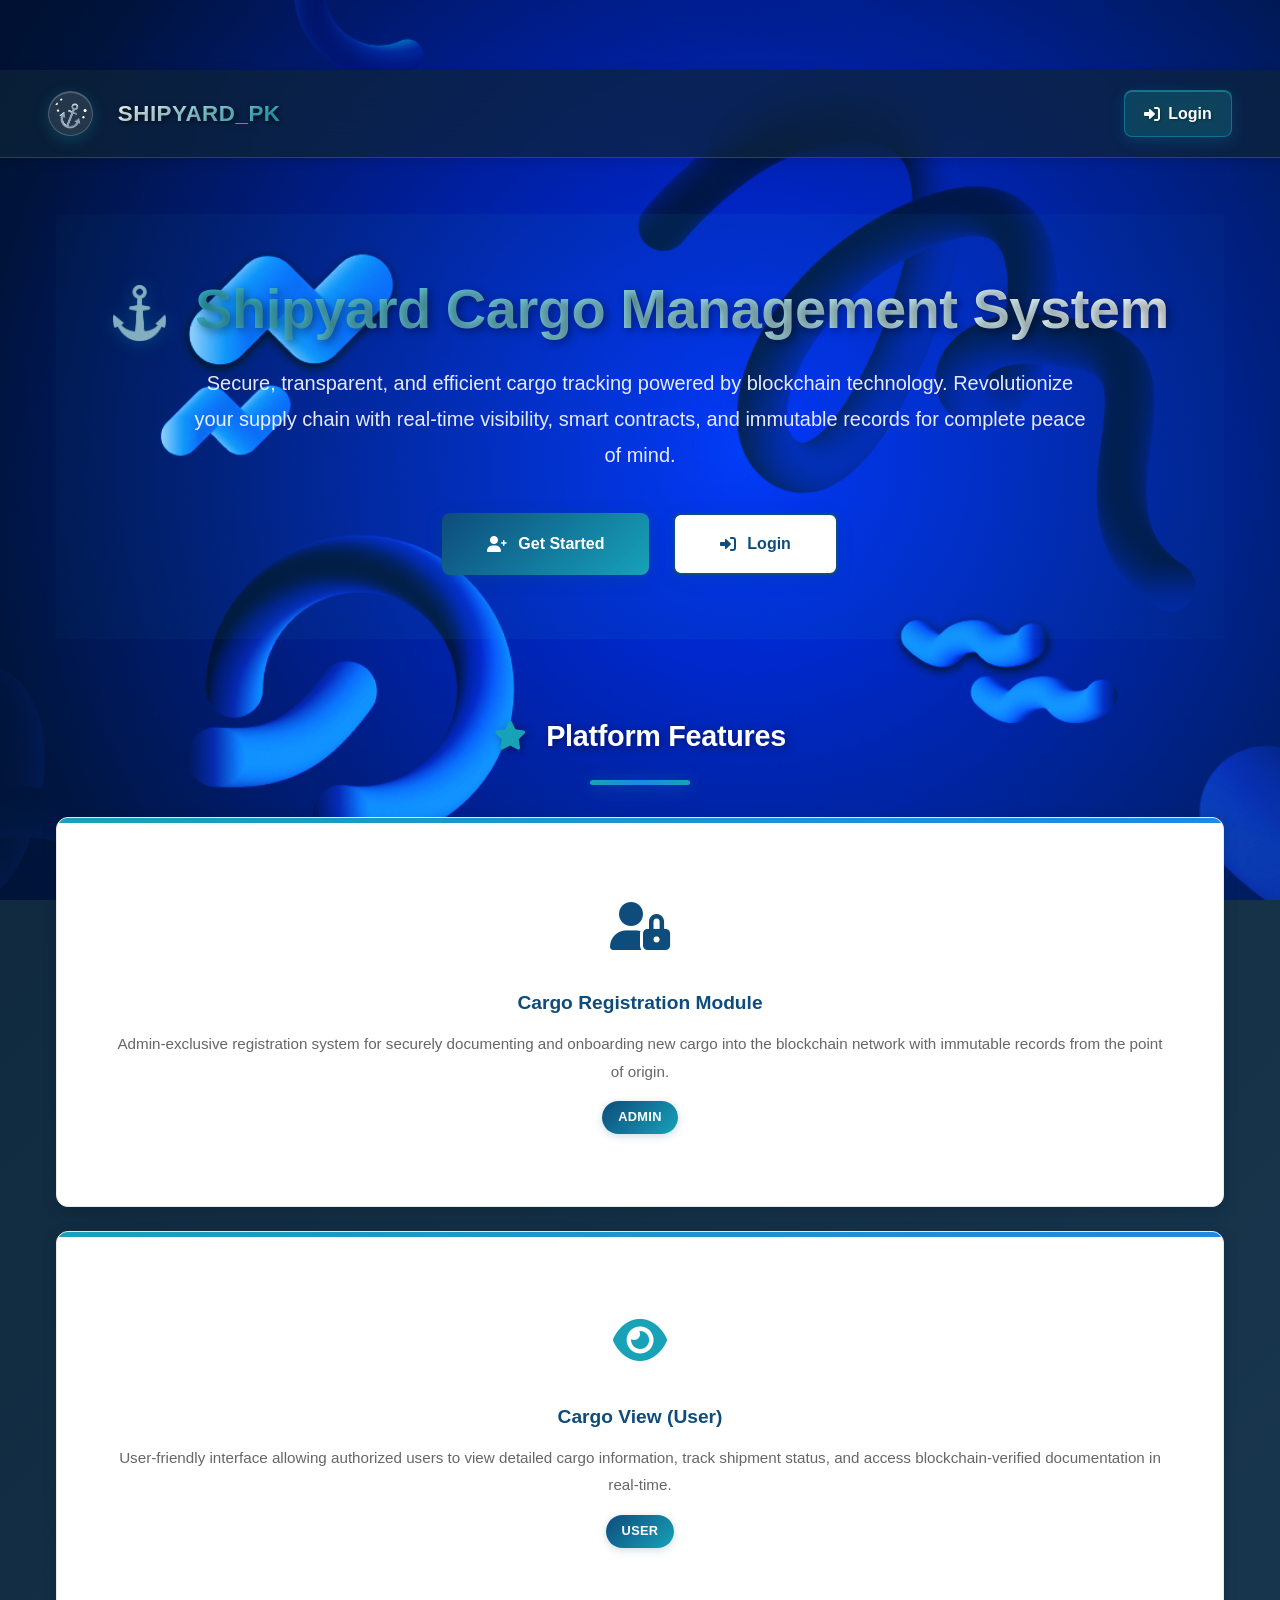
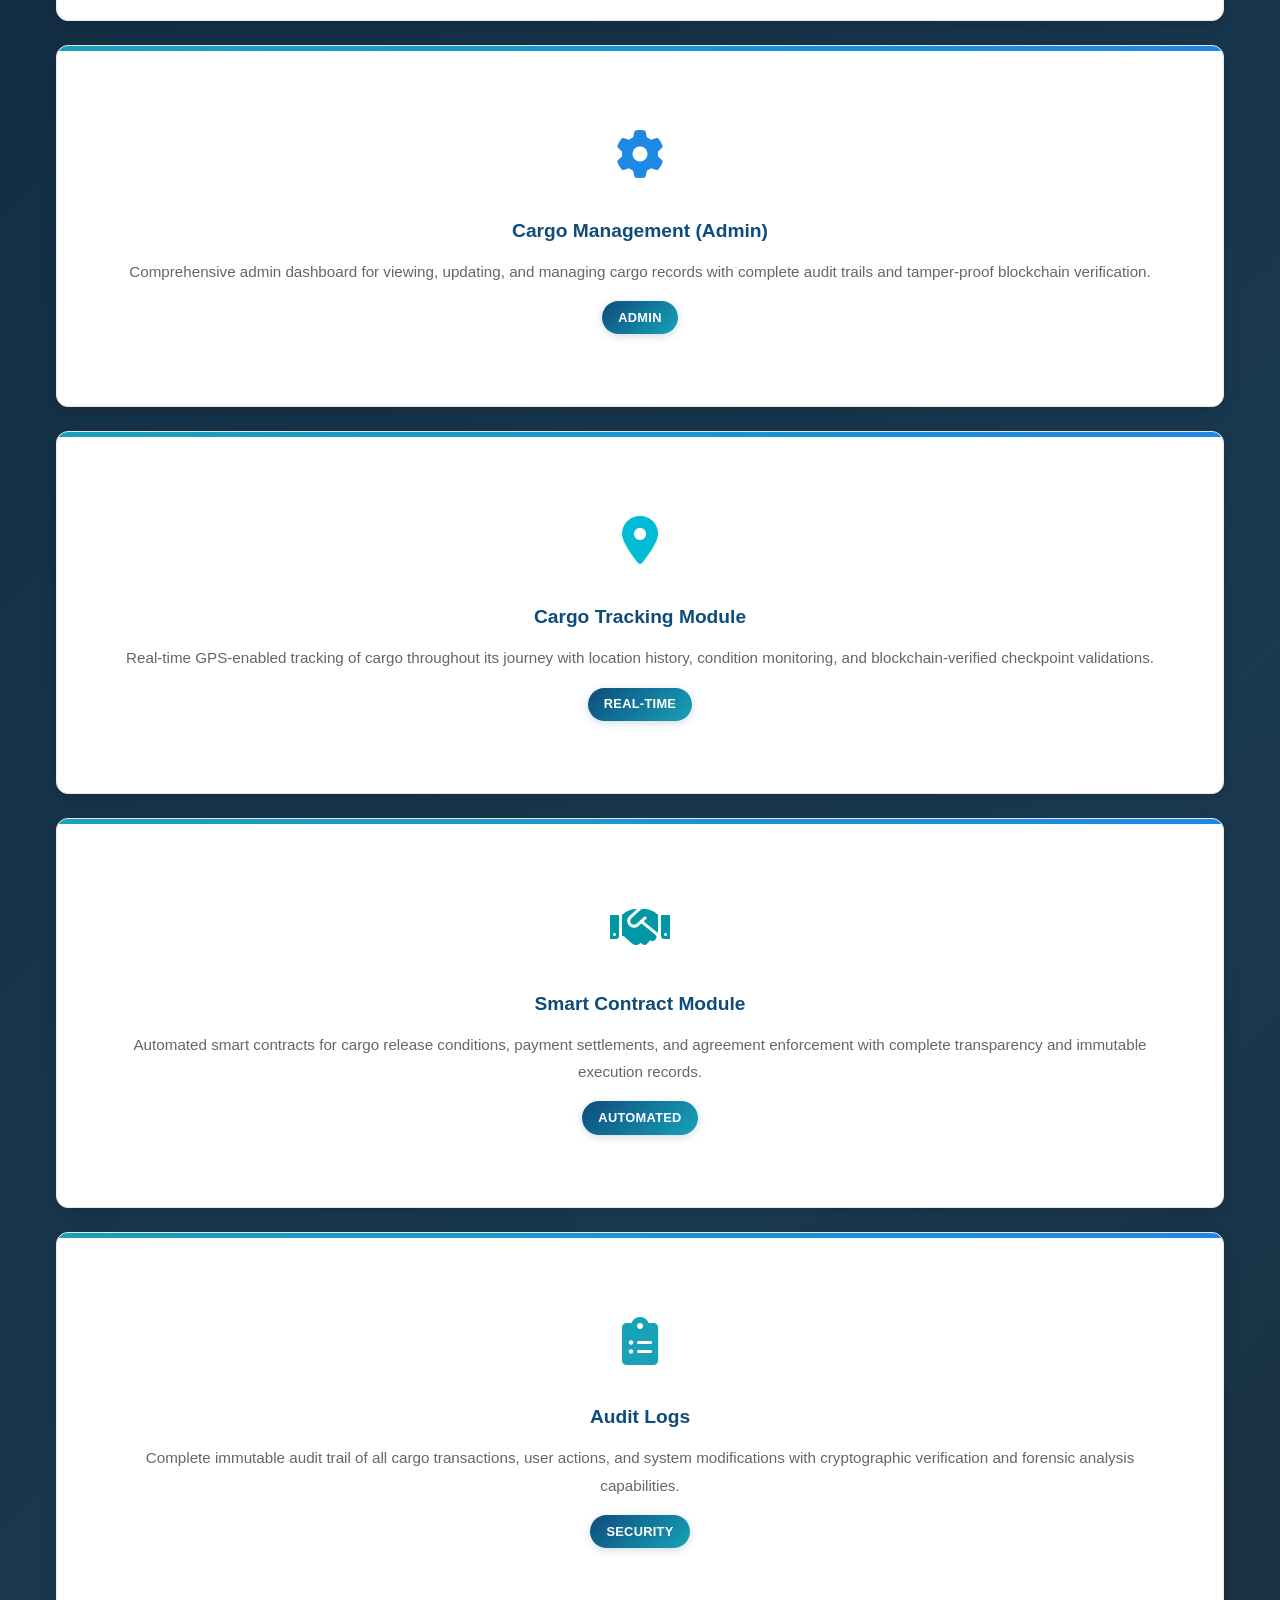
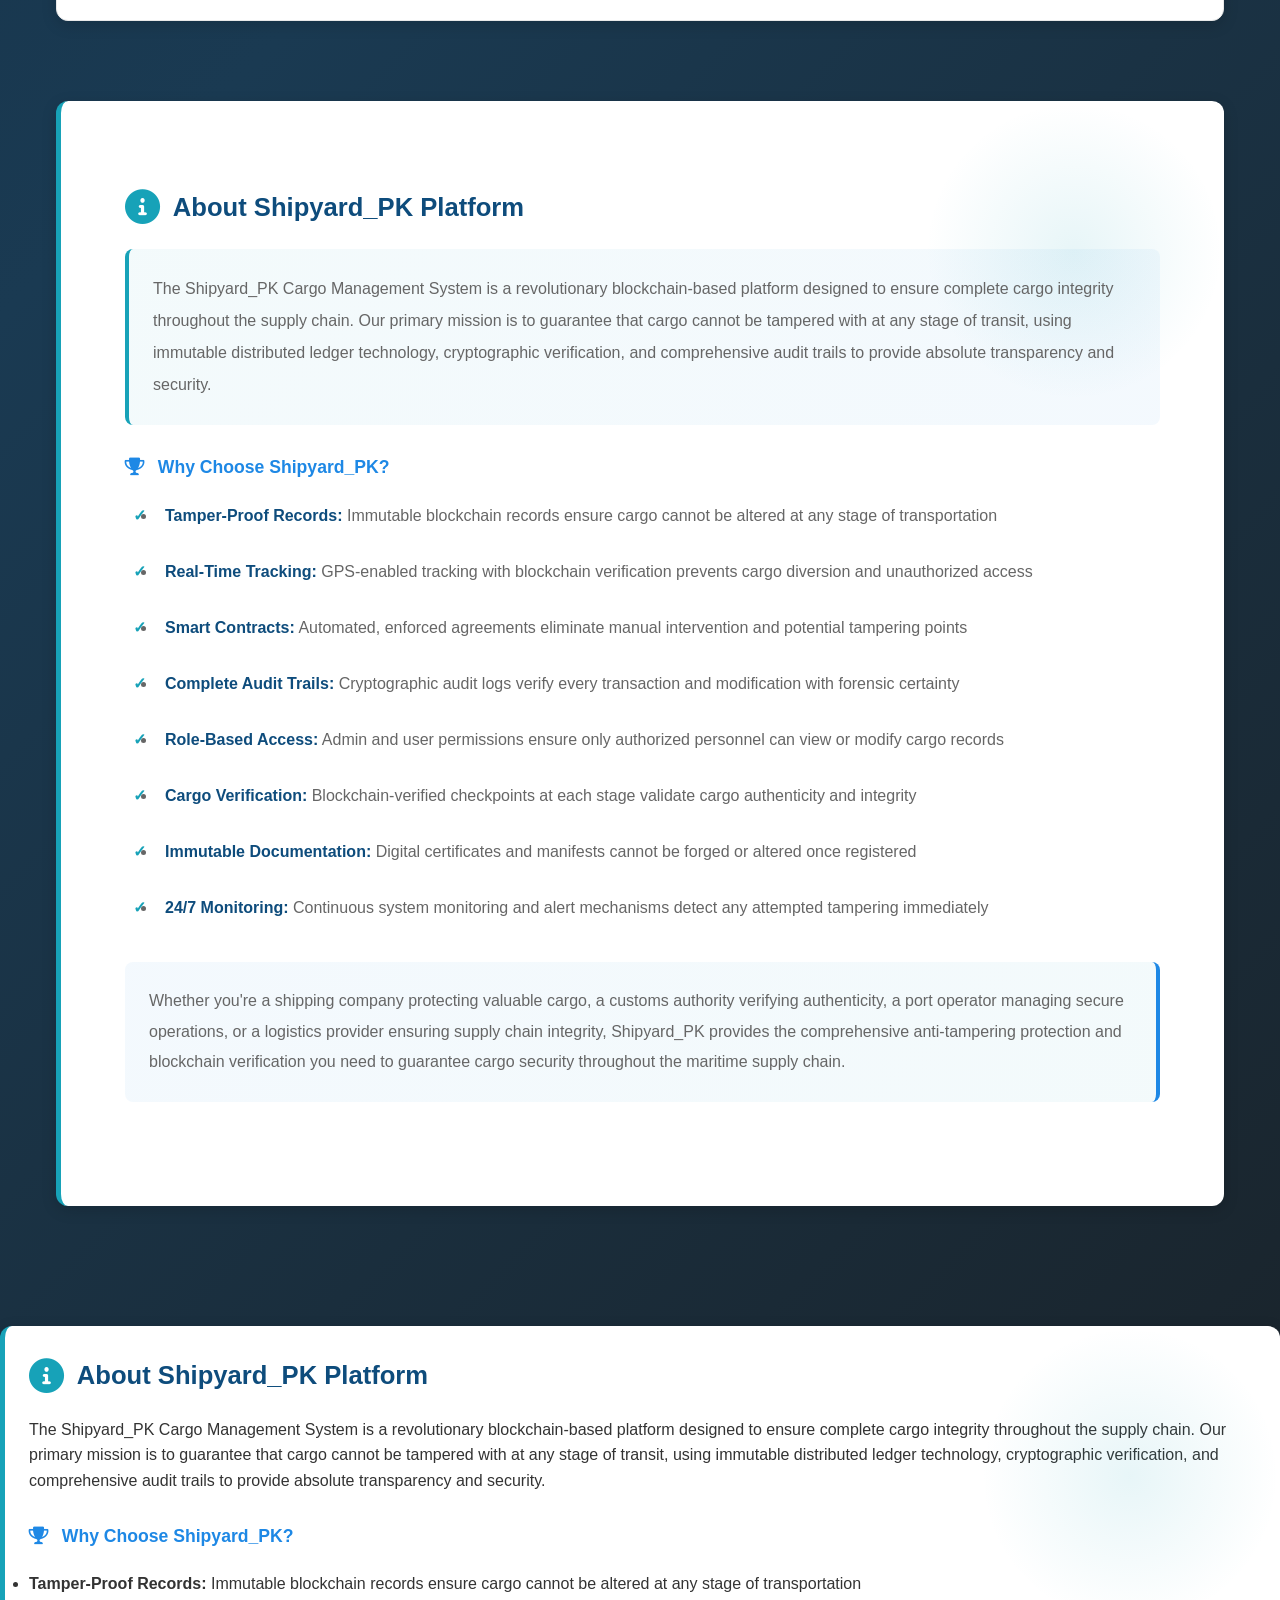
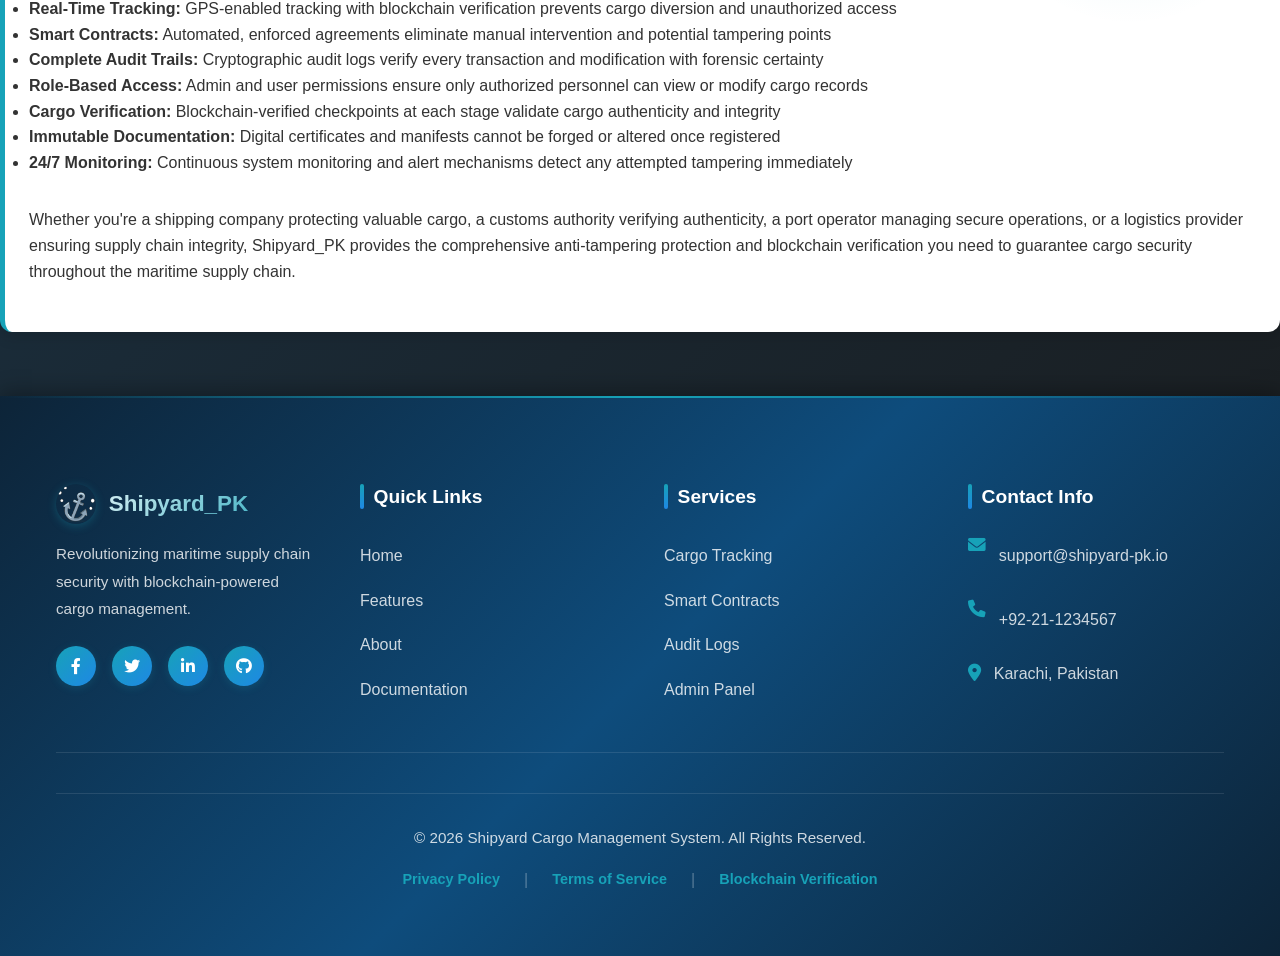
==== Html/index.html @ 16f0dd51 "Initial push of blockchain cargo system" ====
<!DOCTYPE html>
<html lang="en">
<head>
    <meta charset="UTF-8">
    <meta name="viewport" content="width=device-width, initial-scale=1.0">
    <meta name="description" content="Shipyard Cargo Management System - Blockchain-powered secure cargo tracking and supply chain management">
    <meta name="theme-color" content="#0E4C7C">
    <title>Shipyard Cargo Management System - Blockchain Solutions</title>
    <link href="https://cdn.jsdelivr.net/npm/bootstrap@4.6.0/dist/css/bootstrap.min.css" rel="stylesheet">
    <link href="https://cdnjs.cloudflare.com/ajax/libs/font-awesome/6.0.0/css/all.min.css" rel="stylesheet">
    <link href="../Css/styles.css" rel="stylesheet">
</head>
<body>
    <!-- Navigation -->
    <nav class="navbar navbar-expand-lg navbar-light" role="navigation">
        <div class="container-fluid px-4 px-md-5">
            <a class="navbar-brand" href="index.html" aria-label="Shipyard_PK - Blockchain Cargo Management">
                <img src="../Assest/anchor_icon.png" alt="Shipyard_PK Logo" class="navbar-logo">
                <span class="brand-text">Shipyard_PK</span>
            </a>
            <button class="navbar-toggler" type="button" data-toggle="collapse" data-target="#navbarNav" aria-controls="navbarNav" aria-expanded="false" aria-label="Toggle navigation">
                <span class="navbar-toggler-icon"></span>
            </button>
            <div class="collapse navbar-collapse" id="navbarNav">
                <ul class="navbar-nav ml-auto">
                    <li class="nav-item">
                        <a class="nav-link btn-login" href="login.html">
                            <i class="fas fa-sign-in-alt"></i> <span class="nav-link-text">Login</span>
                        </a>
                    </li>
                </ul>
            </div>
        </div>
    </nav>

    <!-- Main Content -->
    <main role="main">
        <div class="content-container">
            <!-- Hero Section -->
            <section class="hero-section" aria-labelledby="hero-title">
                <div class="hero-content">
                    <h1 id="hero-title" class="hero-title">
                        <img src="../Assest/anchor_icon2.png" alt="Shipyard Logo" class="hero-icon"> 
                        Shipyard Cargo Management System
                    </h1>
                    <p class="hero-subtitle">
                        Secure, transparent, and efficient cargo tracking powered by blockchain technology. Revolutionize your supply chain with real-time visibility, smart contracts, and immutable records for complete peace of mind.
                    </p>
                    <div class="cta-buttons">
                        <a href="signup.html" class="btn-cta primary" role="button">
                            <i class="fas fa-user-plus"></i> <span>Get Started</span>
                        </a>
                        <a href="login.html" class="btn-cta secondary" role="button">
                            <i class="fas fa-sign-in-alt"></i> <span>Login</span>
                        </a>
                    </div>
                </div>
            </section>

            <!-- Features Section -->
            <section class="features-section" aria-labelledby="features-title">
                <h2 id="features-title" class="section-title"><i class="fas fa-star"></i> Platform Features</h2>
                <div class="features-grid">
                    <div class="feature-card" data-feature="registration">
                        <div class="feature-card-inner">
                            <div class="feature-icon">
                                <i class="fas fa-user-lock"></i>
                            </div>
                            <h3>Cargo Registration Module</h3>
                            <p>Admin-exclusive registration system for securely documenting and onboarding new cargo into the blockchain network with immutable records from the point of origin.</p>
                            <span class="feature-badge">Admin</span>
                        </div>
                    </div>

                    <div class="feature-card" data-feature="view">
                        <div class="feature-card-inner">
                            <div class="feature-icon">
                                <i class="fas fa-eye"></i>
                            </div>
                            <h3>Cargo View (User)</h3>
                            <p>User-friendly interface allowing authorized users to view detailed cargo information, track shipment status, and access blockchain-verified documentation in real-time.</p>
                            <span class="feature-badge">User</span>
                        </div>
                    </div>

                    <div class="feature-card" data-feature="management">
                        <div class="feature-card-inner">
                            <div class="feature-icon">
                                <i class="fas fa-cog"></i>
                            </div>
                            <h3>Cargo Management (Admin)</h3>
                            <p>Comprehensive admin dashboard for viewing, updating, and managing cargo records with complete audit trails and tamper-proof blockchain verification.</p>
                            <span class="feature-badge">Admin</span>
                        </div>
                    </div>

                    <div class="feature-card" data-feature="tracking">
                        <div class="feature-card-inner">
                            <div class="feature-icon">
                                <i class="fas fa-map-marker-alt"></i>
                            </div>
                            <h3>Cargo Tracking Module</h3>
                            <p>Real-time GPS-enabled tracking of cargo throughout its journey with location history, condition monitoring, and blockchain-verified checkpoint validations.</p>
                            <span class="feature-badge">Real-Time</span>
                        </div>
                    </div>

                    <div class="feature-card" data-feature="contracts">
                        <div class="feature-card-inner">
                            <div class="feature-icon">
                                <i class="fas fa-handshake"></i>
                            </div>
                            <h3>Smart Contract Module</h3>
                            <p>Automated smart contracts for cargo release conditions, payment settlements, and agreement enforcement with complete transparency and immutable execution records.</p>
                            <span class="feature-badge">Automated</span>
                        </div>
                    </div>

                    <div class="feature-card" data-feature="audit">
                        <div class="feature-card-inner">
                            <div class="feature-icon">
                                <i class="fas fa-clipboard-list"></i>
                            </div>
                            <h3>Audit Logs</h3>
                            <p>Complete immutable audit trail of all cargo transactions, user actions, and system modifications with cryptographic verification and forensic analysis capabilities.</p>
                            <span class="feature-badge">Security</span>
                        </div>
                    </div>
                </div>
            </section>

            <!-- About Portal Section -->
            <section class="about-section" aria-labelledby="about-title">
                <div class="about-wrapper">
                    <h2 id="about-title"><i class="fas fa-info-circle"></i> About Shipyard_PK Platform</h2>
                    <p class="about-intro">
                        The Shipyard_PK Cargo Management System is a revolutionary blockchain-based platform designed to ensure complete cargo integrity throughout the supply chain. Our primary mission is to guarantee that cargo cannot be tampered with at any stage of transit, using immutable distributed ledger technology, cryptographic verification, and comprehensive audit trails to provide absolute transparency and security.
                    </p>
                    <h4 class="about-subtitle"><i class="fas fa-trophy"></i> Why Choose Shipyard_PK?</h4>
                    <ul class="benefits-list">
                        <li><strong>Tamper-Proof Records:</strong> Immutable blockchain records ensure cargo cannot be altered at any stage of transportation</li>
                        <li><strong>Real-Time Tracking:</strong> GPS-enabled tracking with blockchain verification prevents cargo diversion and unauthorized access</li>
                        <li><strong>Smart Contracts:</strong> Automated, enforced agreements eliminate manual intervention and potential tampering points</li>
                        <li><strong>Complete Audit Trails:</strong> Cryptographic audit logs verify every transaction and modification with forensic certainty</li>
                        <li><strong>Role-Based Access:</strong> Admin and user permissions ensure only authorized personnel can view or modify cargo records</li>
                        <li><strong>Cargo Verification:</strong> Blockchain-verified checkpoints at each stage validate cargo authenticity and integrity</li>
                        <li><strong>Immutable Documentation:</strong> Digital certificates and manifests cannot be forged or altered once registered</li>
                        <li><strong>24/7 Monitoring:</strong> Continuous system monitoring and alert mechanisms detect any attempted tampering immediately</li>
                    </ul>
                    <p class="about-closing">
                        Whether you're a shipping company protecting valuable cargo, a customs authority verifying authenticity, a port operator managing secure operations, or a logistics provider ensuring supply chain integrity, Shipyard_PK provides the comprehensive anti-tampering protection and blockchain verification you need to guarantee cargo security throughout the maritime supply chain.
                    </p>
                </div>
            </section>
        </div>
    </main>
            </section>

            <!-- About Portal Section -->
            <section class="about-section">
                <h2><i class="fas fa-info-circle"></i> About Shipyard_PK Platform</h2>
                <p>
                    The Shipyard_PK Cargo Management System is a revolutionary blockchain-based platform designed to ensure complete cargo integrity throughout the supply chain. Our primary mission is to guarantee that cargo cannot be tampered with at any stage of transit, using immutable distributed ledger technology, cryptographic verification, and comprehensive audit trails to provide absolute transparency and security.
                </p>
                <h4 class="about-subtitle"><i class="fas fa-trophy"></i> Why Choose Shipyard_PK?</h4>
                <ul>
                    <li><strong>Tamper-Proof Records:</strong> Immutable blockchain records ensure cargo cannot be altered at any stage of transportation</li>
                    <li><strong>Real-Time Tracking:</strong> GPS-enabled tracking with blockchain verification prevents cargo diversion and unauthorized access</li>
                    <li><strong>Smart Contracts:</strong> Automated, enforced agreements eliminate manual intervention and potential tampering points</li>
                    <li><strong>Complete Audit Trails:</strong> Cryptographic audit logs verify every transaction and modification with forensic certainty</li>
                    <li><strong>Role-Based Access:</strong> Admin and user permissions ensure only authorized personnel can view or modify cargo records</li>
                    <li><strong>Cargo Verification:</strong> Blockchain-verified checkpoints at each stage validate cargo authenticity and integrity</li>
                    <li><strong>Immutable Documentation:</strong> Digital certificates and manifests cannot be forged or altered once registered</li>
                    <li><strong>24/7 Monitoring:</strong> Continuous system monitoring and alert mechanisms detect any attempted tampering immediately</li>
                </ul>
                <p style="margin-top: 2rem;">
                    Whether you're a shipping company protecting valuable cargo, a customs authority verifying authenticity, a port operator managing secure operations, or a logistics provider ensuring supply chain integrity, Shipyard_PK provides the comprehensive anti-tampering protection and blockchain verification you need to guarantee cargo security throughout the maritime supply chain.
                </p>
            </section>
        </div>
    </main>

    <!-- Footer -->
    <footer class="modern-footer" role="contentinfo">
        <div class="footer-container">
            <div class="footer-content">
                <!-- Footer Brand Section -->
                <div class="footer-section footer-brand">
                    <h3 class="footer-title">
                        <img src="../Assest/anchor_icon.png" alt="Shipyard_PK" class="footer-logo">
                        Shipyard_PK
                    </h3>
                    <p class="footer-description">Revolutionizing maritime supply chain security with blockchain-powered cargo management.</p>
                    <div class="footer-social">
                        <a href="#" class="social-link" aria-label="Facebook" title="Follow on Facebook">
                            <i class="fab fa-facebook-f"></i>
                        </a>
                        <a href="#" class="social-link" aria-label="Twitter" title="Follow on Twitter">
                            <i class="fab fa-twitter"></i>
                        </a>
                        <a href="#" class="social-link" aria-label="LinkedIn" title="Follow on LinkedIn">
                            <i class="fab fa-linkedin-in"></i>
                        </a>
                        <a href="#" class="social-link" aria-label="GitHub" title="Visit GitHub">
                            <i class="fab fa-github"></i>
                        </a>
                    </div>
                </div>

                <!-- Footer Links Section -->
                <div class="footer-section">
                    <h4 class="footer-section-title">Quick Links</h4>
                    <ul class="footer-links">
                        <li><a href="#" class="footer-link">Home</a></li>
                        <li><a href="#features-title" class="footer-link">Features</a></li>
                        <li><a href="#about-title" class="footer-link">About</a></li>
                        <li><a href="#" class="footer-link">Documentation</a></li>
                    </ul>
                </div>

                <!-- Footer Services Section -->
                <div class="footer-section">
                    <h4 class="footer-section-title">Services</h4>
                    <ul class="footer-links">
                        <li><a href="#" class="footer-link">Cargo Tracking</a></li>
                        <li><a href="#" class="footer-link">Smart Contracts</a></li>
                        <li><a href="#" class="footer-link">Audit Logs</a></li>
                        <li><a href="#" class="footer-link">Admin Panel</a></li>
                    </ul>
                </div>

                <!-- Footer Contact Section -->
                <div class="footer-section">
                    <h4 class="footer-section-title">Contact Info</h4>
                    <ul class="footer-info">
                        <li>
                            <i class="fas fa-envelope"></i>
                            <a href="mailto:support@shipyard-pk.io" class="footer-link">support@shipyard-pk.io</a>
                        </li>
                        <li>
                            <i class="fas fa-phone"></i>
                            <a href="tel:+922112345670" class="footer-link">+92-21-1234567</a>
                        </li>
                        <li>
                            <i class="fas fa-map-marker-alt"></i>
                            <span class="footer-text">Karachi, Pakistan</span>
                        </li>
                    </ul>
                </div>
            </div>

            <!-- Footer Bottom -->
            <div class="footer-bottom">
                <p class="footer-copyright">
                    &copy; 2026 Shipyard Cargo Management System. All Rights Reserved.
                </p>
                <div class="footer-legal">
                    <a href="#" class="footer-legal-link">Privacy Policy</a>
                    <span class="separator">|</span>
                    <a href="#" class="footer-legal-link">Terms of Service</a>
                    <span class="separator">|</span>
                    <a href="#" class="footer-legal-link">Blockchain Verification</a>
                </div>
            </div>
        </div>
    </footer>

    <!-- Scripts -->
    <script src="https://code.jquery.com/jquery-3.6.0.min.js"></script>
    <script src="https://cdn.jsdelivr.net/npm/bootstrap@4.6.0/dist/js/bootstrap.bundle.min.js"></script>
    <script src="../JS/script.js"></script>
</body>
</html>
---- Css/styles.css ----
/* ===================================
   SHIPYARD CARGO MANAGEMENT SYSTEM
   Modern Sea-Inspired Design Theme
   =================================== */

:root {
    --primary-blue: #0E4C7C;
    --secondary-teal: #17A2B8;
    --accent-ocean: #1E88E5;
    --dark-slate: #0D2438;
    --dark-bg: #1a1a1a;
    --light-bg: #f8f9fa;
    --white: #ffffff;
    --text-dark: #333333;
    --text-light: #666666;
    --border-light: #e8e8e8;
    --shadow-sm: 0 2px 10px rgba(0, 0, 0, 0.1);
    --shadow-md: 0 4px 15px rgba(0, 0, 0, 0.15);
    --shadow-lg: 0 8px 30px rgba(14, 76, 124, 0.2);
    --shadow-xl: 0 12px 40px rgba(14, 76, 124, 0.3);
    --transition-speed: 0.3s;
    --transition-timing: cubic-bezier(0.4, 0, 0.2, 1);
}

/* ===================================
   GLOBAL STYLES & RESET
   =================================== */

* {
    margin: 0;
    padding: 0;
    box-sizing: border-box;
}

html {
    scroll-behavior: smooth;
    font-size: 16px;
}

body {
    font-family: 'Segoe UI', Tahoma, Geneva, Verdana, sans-serif;
    background: linear-gradient(135deg, var(--dark-slate) 0%, #1a3a52 50%, var(--dark-bg) 100%),
                url('../Assest/background.jpg') center/cover no-repeat fixed;
    background-blend-mode: overlay;
    color: var(--text-dark);
    min-height: 100vh;
    display: flex;
    flex-direction: column;
    padding-top: 70px;
    line-height: 1.6;
}

/* ===================================
   NAVIGATION BAR - GLASSMORPHISM ENHANCED
   =================================== */

nav {
    position: fixed;
    top: 0;
    width: 100%;
    z-index: 1000;
    background: rgba(13, 36, 56, 0.7) !important;
    border-bottom: 1px solid rgba(255, 255, 255, 0.15);
    box-shadow: 0 4px 30px rgba(0, 0, 0, 0.1), inset 0 1px 0 rgba(255, 255, 255, 0.1);
    padding: 1rem 0 !important;
    backdrop-filter: blur(20px);
    -webkit-backdrop-filter: blur(20px);
    transition: all var(--transition-speed) var(--transition-timing);
}

.navbar-brand {
    display: flex;
    align-items: center;
    font-weight: 700;
    font-size: 1.4rem;
    color: var(--white) !important;
    transition: all var(--transition-speed) var(--transition-timing);
    letter-spacing: 0.5px;
    text-transform: uppercase;
    gap: 0.8rem;
    cursor: pointer;
    text-shadow: 2px 2px 4px rgba(0, 0, 0, 0.3);
}

.navbar-brand:hover {
    color: var(--secondary-teal) !important;
    transform: translateX(3px);
    text-shadow: 0 0 15px rgba(23, 162, 184, 0.5), 2px 2px 4px rgba(0, 0, 0, 0.3);
}

.brand-text {
    font-weight: 800;
    background: linear-gradient(135deg, var(--white), var(--secondary-teal));
    -webkit-background-clip: text;
    -webkit-text-fill-color: transparent;
    background-clip: text;
    transition: all var(--transition-speed) var(--transition-timing);
    filter: drop-shadow(1px 1px 2px rgba(0, 0, 0, 0.4));
}

.navbar-logo {
    height: 45px;
    width: 45px;
    margin-right: 12px;
    border-radius: 50%;
    object-fit: contain;
    display: inline-block;
    box-shadow: 0 4px 15px rgba(23, 162, 184, 0.25), inset 0 1px 0 rgba(255, 255, 255, 0.2);
    transition: all var(--transition-speed) var(--transition-timing);
    background: rgba(255, 255, 255, 0.1);
    padding: 4px;
    border: 1px solid rgba(255, 255, 255, 0.2);
    backdrop-filter: blur(10px);
}

.navbar-brand:hover .navbar-logo {
    box-shadow: 0 6px 25px rgba(23, 162, 184, 0.5), inset 0 1px 0 rgba(255, 255, 255, 0.2);
    transform: scale(1.08) rotateZ(-5deg);
}

.nav-link {
    color: var(--white) !important;
    font-weight: 600;
    transition: all var(--transition-speed) var(--transition-timing);
    padding: 0.6rem 1.2rem !important;
    border-radius: 8px;
    margin-left: 0.5rem;
    position: relative;
    overflow: hidden;
    cursor: pointer;
    text-shadow: 1px 1px 2px rgba(0, 0, 0, 0.3);
}

.nav-link-text {
    display: inline-block;
    transition: all var(--transition-speed) var(--transition-timing);
}

.nav-link::before {
    content: '';
    position: absolute;
    top: 0;
    left: -100%;
    width: 100%;
    height: 100%;
    background: rgba(255, 255, 255, 0.1);
    transition: left var(--transition-speed) ease;
    z-index: -1;
}

.nav-link:hover::before {
    left: 0;
}

.nav-link.btn-login {
    background: rgba(23, 162, 184, 0.25) !important;
    border: 1.5px solid rgba(23, 162, 184, 0.5);
    box-shadow: 0 4px 15px rgba(23, 162, 184, 0.2), inset 0 1px 0 rgba(255, 255, 255, 0.2);
    display: inline-flex;
    align-items: center;
    gap: 0.5rem;
    backdrop-filter: blur(10px);
    -webkit-backdrop-filter: blur(10px);
}

.nav-link.btn-login:hover {
    background: rgba(23, 162, 184, 0.4) !important;
    border-color: rgba(23, 162, 184, 0.8);
    transform: translateY(-2px);
    box-shadow: 0 6px 25px rgba(23, 162, 184, 0.35), inset 0 1px 0 rgba(255, 255, 255, 0.3);
}

.navbar-toggler {
    border: 1.5px solid rgba(23, 162, 184, 0.5) !important;
    border-radius: 8px;
    padding: 0.4rem 0.6rem !important;
    transition: all var(--transition-speed) var(--transition-timing);
    background: rgba(23, 162, 184, 0.1);
    backdrop-filter: blur(10px);
}

.navbar-toggler:focus {
    box-shadow: 0 0 10px rgba(23, 162, 184, 0.3), inset 0 1px 0 rgba(255, 255, 255, 0.1) !important;
    background: rgba(23, 162, 184, 0.2);
}

.navbar-toggler:hover {
    background: rgba(23, 162, 184, 0.2);
    border-color: rgba(23, 162, 184, 0.8) !important;
}

.navbar-toggler-icon {
    background-image: url("data:image/svg+xml,%3csvg xmlns='http://www.w3.org/2000/svg' viewBox='0 0 30 30'%3e%3cpath stroke='%2317A2B8' stroke-linecap='round' stroke-miterlimit='10' stroke-width='2' d='M4 7h22M4 15h22M4 23h22'/%3e%3c/svg%3e") !important;
}

/* ===================================
   MAIN CONTENT
   =================================== */

main {
    flex: 1;
    padding: 3.5rem 1rem;
    width: 100%;
}

.content-container {
    max-width: 1200px;
    margin: 0 auto;
    width: 100%;
    padding: 0 1rem;
}

/* ===================================
   HERO SECTION - ENHANCED
   =================================== */

.hero-section {
    text-align: center;
    margin-bottom: 5rem;
    color: var(--white);
    animation: fadeInDown 0.8s var(--transition-timing) ease-out;
    padding: 4rem 2rem;
    position: relative;
    overflow: hidden;
}

.hero-section::before {
    content: '';
    position: absolute;
    top: -50%;
    right: -50%;
    width: 200%;
    height: 200%;
    background: radial-gradient(circle, rgba(23, 162, 184, 0.1) 0%, transparent 70%);
    animation: float 6s ease-in-out infinite;
    z-index: 0;
}

.hero-content {
    position: relative;
    z-index: 1;
}

@keyframes fadeInDown {
    from {
        opacity: 0;
        transform: translateY(-40px);
    }
    to {
        opacity: 1;
        transform: translateY(0);
    }
}

@keyframes fadeInUp {
    from {
        opacity: 0;
        transform: translateY(30px);
    }
    to {
        opacity: 1;
        transform: translateY(0);
    }
}

@keyframes float {
    0%, 100% {
        transform: translate(0, 0);
    }
    50% {
        transform: translate(30px, -30px);
    }
}

@keyframes glow {
    0%, 100% {
        box-shadow: 0 0 15px rgba(23, 162, 184, 0.3);
    }
    50% {
        box-shadow: 0 0 25px rgba(23, 162, 184, 0.6);
    }
}

.hero-title {
    font-size: 3.5rem;
    font-weight: 800;
    margin-bottom: 1.5rem;
    text-shadow: 3px 3px 8px rgba(0, 0, 0, 0.4);
    line-height: 1.1;
    letter-spacing: -0.5px;
    background: linear-gradient(135deg, var(--secondary-teal) 0%, var(--white) 100%);
    -webkit-background-clip: text;
    -webkit-text-fill-color: transparent;
    background-clip: text;
    animation: slideInDown 0.8s var(--transition-timing) ease-out;
}

@keyframes slideInDown {
    from {
        opacity: 0;
        transform: translateY(-30px);
    }
    to {
        opacity: 1;
        transform: translateY(0);
    }
}

.hero-icon {
    height: 3.5rem;
    width: 3.5rem;
    margin-right: 0.8rem;
    object-fit: contain;
    display: inline-block;
    vertical-align: middle;
    filter: drop-shadow(0 2px 8px rgba(23, 162, 184, 0.3));
    transition: all var(--transition-speed) var(--transition-timing);
}

.hero-title:hover .hero-icon {
    filter: drop-shadow(0 4px 12px rgba(23, 162, 184, 0.5));
    transform: scale(1.1) rotate(-5deg);
}

.hero-subtitle {
    font-size: 1.25rem;
    opacity: 0.95;
    max-width: 900px;
    margin: 0 auto 2.5rem;
    line-height: 1.8;
    color: rgba(255, 255, 255, 0.95);
    animation: fadeInUp 0.8s var(--transition-timing) ease-out 0.2s both;
}

/* ===================================
   CTA BUTTONS - MODERN ENHANCED
   =================================== */

.cta-buttons {
    display: flex;
    gap: 1.5rem;
    justify-content: center;
    margin-top: 2.5rem;
    flex-wrap: wrap;
    animation: fadeInUp 0.8s var(--transition-timing) ease-out 0.4s both;
}

.btn-cta {
    padding: 1rem 2.8rem;
    border-radius: 8px;
    font-weight: 700;
    font-size: 1rem;
    cursor: pointer;
    transition: all var(--transition-speed) var(--transition-timing);
    text-decoration: none;
    display: inline-flex;
    align-items: center;
    justify-content: center;
    gap: 0.7rem;
    border: none;
    position: relative;
    overflow: hidden;
    user-select: none;
}

.btn-cta::before {
    content: '';
    position: absolute;
    top: 50%;
    left: 50%;
    width: 0;
    height: 0;
    border-radius: 50%;
    background: rgba(255, 255, 255, 0.2);
    transform: translate(-50%, -50%);
    transition: width 0.6s ease, height 0.6s ease;
    z-index: 0;
}

.btn-cta:hover::before {
    width: 300px;
    height: 300px;
}

.btn-cta span {
    position: relative;
    z-index: 1;
}

.btn-cta.primary {
    background: linear-gradient(135deg, var(--primary-blue) 0%, var(--secondary-teal) 100%);
    color: var(--white);
    box-shadow: 0 4px 15px rgba(14, 76, 124, 0.3);
}

.btn-cta.primary:hover {
    transform: translateY(-4px);
    box-shadow: 0 8px 35px rgba(14, 76, 124, 0.5);
    color: var(--white);
    text-decoration: none;
}

.btn-cta.primary:active {
    transform: translateY(-2px);
}

.btn-cta.secondary {
    background: var(--white);
    color: var(--primary-blue);
    border: 2px solid var(--primary-blue);
    box-shadow: 0 4px 15px rgba(14, 76, 124, 0.2);
}

.btn-cta.secondary:hover {
    background: linear-gradient(135deg, var(--primary-blue) 0%, var(--secondary-teal) 100%);
    color: var(--white);
    text-decoration: none;
    box-shadow: 0 8px 35px rgba(14, 76, 124, 0.5);
    border-color: transparent;
}

.btn-cta.secondary:active {
    transform: translateY(-2px);
}

/* ===================================
   SECTION TITLES - ENHANCED
   =================================== */

.section-title {
    font-size: 2.8rem;
    font-weight: 900;
    color: var(--white);
    text-align: center;
    margin-bottom: 3.5rem;
    text-shadow: 2px 2px 8px rgba(0, 0, 0, 0.4);
    position: relative;
    padding-bottom: 2rem;
    letter-spacing: -0.3px;
    animation: slideInDown 0.8s var(--transition-timing) ease-out;
}

.section-title i {
    color: var(--secondary-teal);
    margin-right: 0.8rem;
    transition: all var(--transition-speed) var(--transition-timing);
}

.section-title:hover i {
    transform: rotate(360deg) scale(1.2);
}

.section-title::after {
    content: '';
    position: absolute;
    bottom: 0;
    left: 50%;
    transform: translateX(-50%);
    width: 100px;
    height: 5px;
    background: linear-gradient(90deg, var(--secondary-teal) 0%, var(--accent-ocean) 50%, var(--secondary-teal) 100%);
    border-radius: 3px;
    box-shadow: 0 2px 15px rgba(23, 162, 184, 0.4);
    transition: all var(--transition-speed) var(--transition-timing);
}

.section-title:hover::after {
    width: 150px;
    box-shadow: 0 4px 20px rgba(23, 162, 184, 0.6);
}

/* ===================================
   FEATURES SECTION & GRID - ENHANCED
   =================================== */

.features-section {
    margin-bottom: 5rem;
}

.features-grid {
    display: grid;
    grid-template-columns: repeat(auto-fit, minmax(330px, 1fr));
    gap: 2.5rem;
    margin-bottom: 0;
}

.feature-card {
    background: var(--white);
    border-radius: 12px;
    padding: 0;
    box-shadow: var(--shadow-md);
    transition: all var(--transition-speed) var(--transition-timing);
    animation: fadeInUp 0.6s var(--transition-timing) ease-out;
    overflow: hidden;
    position: relative;
    cursor: pointer;
    border: 1px solid var(--border-light);
}

.feature-card-inner {
    padding: 2.5rem 2rem;
    text-align: center;
    position: relative;
    z-index: 1;
}

.feature-card::before {
    content: '';
    position: absolute;
    top: 0;
    left: 0;
    right: 0;
    height: 5px;
    background: linear-gradient(90deg, var(--secondary-teal) 0%, var(--accent-ocean) 100%);
    transition: height var(--transition-speed) var(--transition-timing);
}

.feature-card::after {
    content: '';
    position: absolute;
    top: 0;
    left: 0;
    right: 0;
    bottom: 0;
    background: linear-gradient(135deg, #0F2A3A, #0E5A6F);
    opacity: 0;
    transition: opacity var(--transition-speed) var(--transition-timing);
    z-index: 0;
}

/* Uniform Hover Background for All Cards */
.feature-card:nth-child(1)::after {
    background: linear-gradient(135deg, #0F2A3A, #0E5A6F);
}

.feature-card:nth-child(2)::after {
    background: linear-gradient(135deg, #0F2A3A, #0E5A6F);
}

.feature-card:nth-child(3)::after {
    background: linear-gradient(135deg, #0F2A3A, #0E5A6F);
}

.feature-card:nth-child(4)::after {
    background: linear-gradient(135deg, #0F2A3A, #0E5A6F);
}

.feature-card:nth-child(5)::after {
    background: linear-gradient(135deg, #0F2A3A, #0E5A6F);
}

.feature-card:nth-child(6)::after {
    background: linear-gradient(135deg, #0F2A3A, #0E5A6F);
}

.feature-card:nth-child(1) {
    animation-delay: 0.1s;
}

.feature-card:nth-child(2) {
    animation-delay: 0.2s;
}

.feature-card:nth-child(3) {
    animation-delay: 0.3s;
}

.feature-card:nth-child(4) {
    animation-delay: 0.4s;
}

.feature-card:nth-child(5) {
    animation-delay: 0.5s;
}

.feature-card:nth-child(6) {
    animation-delay: 0.6s;
}

.feature-card:hover {
    transform: translateY(-12px);
    box-shadow: var(--shadow-xl);
}

.feature-card:hover::after {
    opacity: 1;
}

.feature-card:hover::before {
    height: 100%;
}

.feature-icon {
    font-size: 3.5rem;
    margin-bottom: 1.5rem;
    transition: all var(--transition-speed) var(--transition-timing);
    display: inline-block;
}

.feature-card:nth-child(1) .feature-icon {
    color: var(--primary-blue);
}

.feature-card:nth-child(2) .feature-icon {
    color: var(--secondary-teal);
}

.feature-card:nth-child(3) .feature-icon {
    color: var(--accent-ocean);
}

.feature-card:nth-child(4) .feature-icon {
    color: #00BCD4;
}

.feature-card:nth-child(5) .feature-icon {
    color: #0097A7;
}

.feature-card:nth-child(6) .feature-icon {
    color: var(--secondary-teal);
}

.feature-card:hover .feature-icon {
    transform: scale(1.25) rotate(10deg);
    filter: drop-shadow(0 4px 12px rgba(255, 255, 255, 0.4)) brightness(1.3);
    color: #FFFFFF;
}

.feature-card h3 {
    color: var(--primary-blue);
    font-weight: 700;
    font-size: 1.4rem;
    margin-bottom: 1rem;
    transition: all var(--transition-speed) var(--transition-timing);
}

.feature-card:hover h3 {
    color: #FFFFFF;
    font-weight: 800;
    text-shadow: 0 2px 4px rgba(0, 0, 0, 0.3);
}

.feature-card p {
    color: var(--text-light);
    line-height: 1.8;
    font-size: 0.95rem;
    margin-bottom: 1rem;
}

.feature-card:hover p {
    color: #E8E8E8;
    font-weight: 500;
}

.feature-badge {
    display: inline-block;
    background: linear-gradient(135deg, var(--primary-blue) 0%, var(--secondary-teal) 100%);
    color: var(--white);
    padding: 0.4rem 1rem;
    border-radius: 20px;
    font-size: 0.8rem;
    font-weight: 700;
    text-transform: uppercase;
    letter-spacing: 0.3px;
    box-shadow: 0 2px 8px rgba(14, 76, 124, 0.2);
    transition: all var(--transition-speed) var(--transition-timing);
}

.feature-card:hover .feature-badge {
    transform: scale(1.1);
    box-shadow: 0 6px 18px rgba(255, 255, 255, 0.3);
}

/* ===================================
   ABOUT SECTION - ENHANCED MODERN DESIGN
   =================================== */

.about-section {
    background: var(--white);
    border-radius: 12px;
    overflow: hidden;
    box-shadow: var(--shadow-md);
    margin-bottom: 4rem;
    animation: fadeInUp 0.6s var(--transition-timing) ease-out 0.7s both;
    border-left: 5px solid var(--secondary-teal);
    position: relative;
}

.about-wrapper {
    padding: 3.5rem 2.5rem;
    position: relative;
    z-index: 1;
}

.about-section::before {
    content: '';
    position: absolute;
    top: 0;
    right: 0;
    width: 300px;
    height: 300px;
    background: radial-gradient(circle, rgba(23, 162, 184, 0.1) 0%, transparent 70%);
    border-radius: 50%;
    z-index: 0;
}

.about-section h2 {
    color: var(--primary-blue);
    font-weight: 900;
    font-size: 2.3rem;
    margin-bottom: 1.5rem;
    display: flex;
    align-items: center;
    gap: 0.8rem;
    transition: all var(--transition-speed) var(--transition-timing);
    position: relative;
    z-index: 1;
}

.about-section h2:hover {
    color: var(--secondary-teal);
    transform: translateX(5px);
}

.about-section h2 i {
    color: var(--secondary-teal);
    font-size: 2.2rem;
    transition: all var(--transition-speed) var(--transition-timing);
}

.about-section h2:hover i {
    transform: scale(1.15) rotate(-10deg);
}

.about-intro {
    color: var(--text-light);
    line-height: 2;
    margin-bottom: 2rem;
    font-size: 1rem;
    font-weight: 500;
    position: relative;
    z-index: 1;
    padding: 1.5rem;
    background: linear-gradient(135deg, rgba(23, 162, 184, 0.05) 0%, rgba(30, 136, 229, 0.05) 100%);
    border-radius: 8px;
    border-left: 4px solid var(--secondary-teal);
}

.about-subtitle {
    color: var(--accent-ocean);
    font-weight: 800;
    font-size: 1.4rem;
    margin-top: 2rem;
    margin-bottom: 1.5rem;
    display: flex;
    align-items: center;
    gap: 0.8rem;
    transition: all var(--transition-speed) var(--transition-timing);
    position: relative;
    z-index: 1;
}

.about-subtitle:hover {
    transform: translateX(5px);
    color: var(--primary-blue);
}

.about-subtitle i {
    transition: all var(--transition-speed) var(--transition-timing);
}

.about-subtitle:hover i {
    transform: scale(1.2) rotate(10deg);
}

.benefits-list {
    color: var(--text-light);
    padding-left: 2rem;
    margin-bottom: 1.5rem;
    position: relative;
    z-index: 1;
}

.benefits-list li {
    margin-bottom: 1.2rem;
    line-height: 1.8;
    transition: all var(--transition-speed) var(--transition-timing);
    padding-left: 0.5rem;
    cursor: pointer;
    position: relative;
    padding-bottom: 0.5rem;
}

.benefits-list li::before {
    content: '✓';
    position: absolute;
    left: -1.5rem;
    color: var(--secondary-teal);
    font-weight: bold;
    transition: all var(--transition-speed) var(--transition-timing);
}

.benefits-list li:hover {
    padding-left: 1rem;
    color: var(--primary-blue);
    background: linear-gradient(90deg, rgba(23, 162, 184, 0.1) 0%, transparent 100%);
    border-radius: 4px;
    padding-right: 0.5rem;
}

.benefits-list li:hover::before {
    transform: scale(1.3) translateX(3px);
}

.benefits-list strong {
    color: var(--primary-blue);
    font-weight: 700;
    transition: all var(--transition-speed) var(--transition-timing);
}

.benefits-list li:hover strong {
    color: var(--accent-ocean);
}

.about-closing {
    color: var(--text-light);
    line-height: 1.9;
    margin-top: 2rem;
    font-size: 1rem;
    position: relative;
    z-index: 1;
    padding: 1.5rem;
    background: linear-gradient(135deg, rgba(30, 136, 229, 0.05) 0%, rgba(23, 162, 184, 0.05) 100%);
    border-radius: 8px;
    border-right: 4px solid var(--accent-ocean);
}

/* ===================================
   FOOTER - MODERN ENHANCED DESIGN
   =================================== */

.modern-footer {
    background: linear-gradient(135deg, var(--dark-slate) 0%, var(--primary-blue) 50%, var(--dark-slate) 100%);
    color: var(--white);
    margin-top: auto;
    box-shadow: 0 -4px 20px rgba(0, 0, 0, 0.3);
    position: relative;
    overflow: hidden;
}

.modern-footer::before {
    content: '';
    position: absolute;
    top: 0;
    left: 0;
    right: 0;
    height: 2px;
    background: linear-gradient(90deg, transparent, var(--secondary-teal), transparent);
    animation: slideHorizontal 3s ease-in-out infinite;
}

@keyframes slideHorizontal {
    0% {
        transform: translateX(-100%);
    }
    50% {
        transform: translateX(0);
    }
    100% {
        transform: translateX(100%);
    }
}

.footer-container {
    max-width: 1200px;
    margin: 0 auto;
    padding: 3.5rem 1rem 0;
    width: 100%;
}

.footer-content {
    display: grid;
    grid-template-columns: repeat(auto-fit, minmax(250px, 1fr));
    gap: 3rem;
    padding-bottom: 2.5rem;
    border-bottom: 1px solid rgba(255, 255, 255, 0.1);
    margin-bottom: 2.5rem;
}

.footer-section {
    animation: fadeInUp 0.6s var(--transition-timing) ease-out;
}

.footer-brand {
    animation-delay: 0.1s;
}

.footer-section:nth-child(2) {
    animation-delay: 0.2s;
}

.footer-section:nth-child(3) {
    animation-delay: 0.3s;
}

.footer-section:nth-child(4) {
    animation-delay: 0.4s;
}

.footer-title {
    font-size: 1.4rem;
    font-weight: 900;
    margin-bottom: 1rem;
    display: flex;
    align-items: center;
    gap: 0.8rem;
    background: linear-gradient(135deg, var(--white) 0%, var(--secondary-teal) 100%);
    -webkit-background-clip: text;
    -webkit-text-fill-color: transparent;
    background-clip: text;
    transition: all var(--transition-speed) var(--transition-timing);
    cursor: pointer;
}

.footer-title:hover {
    transform: translateX(5px);
}

.footer-logo {
    height: 40px;
    width: 40px;
    border-radius: 50%;
    box-shadow: 0 2px 10px rgba(23, 162, 184, 0.3);
    transition: all var(--transition-speed) var(--transition-timing);
}

.footer-title:hover .footer-logo {
    box-shadow: 0 4px 15px rgba(23, 162, 184, 0.5);
    transform: scale(1.1);
}

.footer-description {
    color: rgba(255, 255, 255, 0.8);
    line-height: 1.8;
    margin-bottom: 1.5rem;
    font-size: 0.95rem;
    transition: all var(--transition-speed) var(--transition-timing);
}

.footer-social {
    display: flex;
    gap: 1rem;
    margin-top: 1.5rem;
    flex-wrap: wrap;
}

.social-link {
    display: inline-flex;
    align-items: center;
    justify-content: center;
    width: 40px;
    height: 40px;
    background: linear-gradient(135deg, var(--secondary-teal) 0%, var(--accent-ocean) 100%);
    border-radius: 50%;
    color: var(--white);
    text-decoration: none;
    transition: all var(--transition-speed) var(--transition-timing);
    box-shadow: 0 2px 8px rgba(23, 162, 184, 0.2);
    cursor: pointer;
    position: relative;
    overflow: hidden;
}

.social-link::before {
    content: '';
    position: absolute;
    top: 0;
    left: -100%;
    width: 100%;
    height: 100%;
    background: rgba(255, 255, 255, 0.2);
    transition: left var(--transition-speed) ease;
    z-index: 0;
}

.social-link:hover::before {
    left: 0;
}

.social-link:hover {
    transform: translateY(-5px) scale(1.1);
    box-shadow: 0 6px 20px rgba(23, 162, 184, 0.4);
}

.footer-section-title {
    font-size: 1.2rem;
    font-weight: 800;
    color: var(--white);
    margin-bottom: 1.5rem;
    display: flex;
    align-items: center;
    gap: 0.6rem;
    transition: all var(--transition-speed) var(--transition-timing);
}

.footer-section-title::before {
    content: '';
    width: 4px;
    height: 25px;
    background: linear-gradient(180deg, var(--secondary-teal) 0%, var(--accent-ocean) 100%);
    border-radius: 2px;
    transition: all var(--transition-speed) var(--transition-timing);
}

.footer-section:hover .footer-section-title {
    transform: translateX(3px);
}

.footer-section:hover .footer-section-title::before {
    height: 30px;
    box-shadow: 0 0 10px rgba(23, 162, 184, 0.4);
}

.footer-links {
    list-style: none;
    padding: 0;
    margin: 0;
}

.footer-link {
    color: rgba(255, 255, 255, 0.8);
    text-decoration: none;
    display: block;
    padding: 0.6rem 0;
    transition: all var(--transition-speed) var(--transition-timing);
    position: relative;
    cursor: pointer;
}

.footer-link::before {
    content: '';
    position: absolute;
    bottom: 0;
    left: 0;
    width: 0;
    height: 2px;
    background: linear-gradient(90deg, var(--secondary-teal), var(--accent-ocean));
    transition: width var(--transition-speed) var(--transition-timing);
}

.footer-link:hover {
    color: var(--white);
    padding-left: 0.8rem;
}

.footer-link:hover::before {
    width: 100%;
}

.footer-info {
    list-style: none;
    padding: 0;
    margin: 0;
}

.footer-info li {
    display: flex;
    align-items: flex-start;
    gap: 0.8rem;
    margin-bottom: 1.2rem;
    color: rgba(255, 255, 255, 0.8);
    transition: all var(--transition-speed) var(--transition-timing);
    cursor: pointer;
}

.footer-info li:hover {
    color: var(--white);
    padding-left: 0.5rem;
}

.footer-info i {
    color: var(--secondary-teal);
    font-size: 1.1rem;
    margin-top: 0.2rem;
    transition: all var(--transition-speed) var(--transition-timing);
    flex-shrink: 0;
}

.footer-info li:hover i {
    transform: scale(1.2) rotate(10deg);
}

.footer-text {
    display: inline;
}

.footer-bottom {
    text-align: center;
    padding: 2rem 1rem;
    border-top: 1px solid rgba(255, 255, 255, 0.1);
    animation: fadeIn 0.6s var(--transition-timing) ease-out 0.5s both;
}

@keyframes fadeIn {
    from {
        opacity: 0;
    }
    to {
        opacity: 1;
    }
}

.footer-copyright {
    color: rgba(255, 255, 255, 0.8);
    font-size: 0.95rem;
    margin-bottom: 1rem;
    transition: all var(--transition-speed) var(--transition-timing);
}

.footer-copyright:hover {
    color: var(--white);
}

.footer-legal {
    display: flex;
    justify-content: center;
    gap: 1rem;
    flex-wrap: wrap;
    align-items: center;
}

.footer-legal-link {
    color: var(--secondary-teal);
    text-decoration: none;
    transition: all var(--transition-speed) var(--transition-timing);
    font-weight: 600;
    font-size: 0.9rem;
    position: relative;
}

.footer-legal-link::after {
    content: '';
    position: absolute;
    bottom: -2px;
    left: 0;
    width: 0;
    height: 2px;
    background: linear-gradient(90deg, var(--secondary-teal), var(--accent-ocean));
    transition: width var(--transition-speed) var(--transition-timing);
}

.footer-legal-link:hover {
    color: var(--white);
}

.footer-legal-link:hover::after {
    width: 100%;
}

.separator {
    color: rgba(255, 255, 255, 0.3);
    margin: 0 0.5rem;
}

/* ===================================
   RESPONSIVE DESIGN - MODERN
   =================================== */

@media (max-width: 1024px) {
    .hero-title {
        font-size: 3rem;
    }

    .section-title {
        font-size: 2.4rem;
        margin-bottom: 3rem;
    }

    .features-grid {
        grid-template-columns: repeat(auto-fit, minmax(300px, 1fr));
        gap: 2rem;
    }

    .feature-card {
        padding: 0;
    }

    .feature-card-inner {
        padding: 2rem 1.5rem;
    }

    .footer-content {
        grid-template-columns: repeat(2, 1fr);
        gap: 2rem;
    }
}

@media (max-width: 992px) {
    nav {
        padding: 1rem 0 !important;
    }

    .navbar-brand {
        font-size: 1.2rem;
    }

    .navbar-logo {
        height: 40px;
        width: 40px;
        margin-right: 8px;
    }

    .nav-link {
        padding: 0.5rem 1rem !important;
        font-size: 0.95rem;
    }

    .nav-link.btn-login {
        padding: 0.5rem 1rem !important;
    }

    main {
        padding: 2.5rem 0.5rem;
    }

    .hero-title {
        font-size: 2.5rem;
    }

    .hero-icon {
        height: 2.5rem;
        width: 2.5rem;
        margin-right: 0.6rem;
    }

    .section-title {
        font-size: 2rem;
    }
}

@media (max-width: 768px) {
    body {
        padding-top: 60px;
    }

    nav {
        padding: 0.8rem 0 !important;
    }

    .navbar-brand {
        font-size: 1rem;
    }

    .navbar-logo {
        height: 35px;
        width: 35px;
    }

    .nav-link {
        padding: 0.5rem 0.8rem !important;
        font-size: 0.9rem;
        margin-left: 0.25rem;
    }

    .nav-link.btn-login {
        padding: 0.5rem 0.8rem !important;
    }

    main {
        padding: 2rem 0.5rem;
    }

    .hero-section {
        margin-bottom: 3rem;
        padding: 2rem 0;
        text-align: center;
    }

    .hero-title {
        font-size: 2rem;
    }

    .hero-subtitle {
        font-size: 1rem;
    }

    .cta-buttons {
        flex-direction: column;
        gap: 1rem;
        padding: 0 1rem;
    }

    .btn-cta {
        width: 100%;
        justify-content: center;
        padding: 0.9rem 2rem;
        font-size: 0.95rem;
    }

    .section-title {
        font-size: 1.8rem;
        margin-bottom: 2.5rem;
        padding-bottom: 1.5rem;
    }

    .section-title::after {
        width: 80px;
    }

    .features-grid {
        grid-template-columns: 1fr;
        gap: 1.5rem;
        margin-bottom: 0;
    }

    .feature-card {
        padding: 0;
    }

    .feature-card-inner {
        padding: 1.8rem 1.2rem;
    }

    .feature-icon {
        font-size: 3rem;
        margin-bottom: 1rem;
    }

    .feature-card h3 {
        font-size: 1.2rem;
        margin-bottom: 0.8rem;
    }

    .feature-badge {
        padding: 0.3rem 0.8rem;
        font-size: 0.75rem;
    }

    .about-section {
        margin-bottom: 3rem;
    }

    .about-wrapper {
        padding: 2rem 1.5rem;
    }

    .about-section h2 {
        font-size: 1.6rem;
        margin-bottom: 1.2rem;
    }

    .about-section h2 i {
        font-size: 1.6rem;
    }

    .about-intro {
        padding: 1rem;
        margin-bottom: 1.5rem;
        border-left: 3px solid var(--secondary-teal);
    }

    .about-subtitle {
        font-size: 1.2rem;
        margin-top: 1.5rem;
        margin-bottom: 1rem;
    }

    .benefits-list {
        padding-left: 1.5rem;
        margin-bottom: 1.2rem;
    }

    .benefits-list li {
        margin-bottom: 1rem;
        font-size: 0.95rem;
    }

    .about-closing {
        padding: 1rem;
        margin-top: 1.5rem;
        border-right: 3px solid var(--accent-ocean);
        border-radius: 4px;
    }

    .footer-content {
        grid-template-columns: 1fr;
        gap: 2rem;
        padding-bottom: 2rem;
    }

    .footer-section {
        text-align: center;
    }

    .footer-title {
        font-size: 1.2rem;
        justify-content: center;
    }

    .footer-description {
        margin-bottom: 1rem;
    }

    .footer-social {
        justify-content: center;
    }

    .footer-section-title {
        justify-content: center;
    }

    .footer-section-title::before {
        width: 3px;
    }

    .footer-links,
    .footer-info {
        text-align: center;
    }

    .footer-link {
        padding: 0.5rem 0;
    }

    .footer-link:hover {
        padding-left: 0;
    }

    .footer-info li {
        justify-content: center;
        gap: 0.5rem;
    }
}

@media (max-width: 480px) {
    body {
        padding-top: 55px;
    }

    nav {
        padding: 0.7rem 0 !important;
    }

    .navbar-brand {
        font-size: 0.95rem;
    }

    .navbar-logo {
        height: 30px;
        width: 30px;
        margin-right: 6px;
    }

    .nav-link {
        padding: 0.4rem 0.6rem !important;
        font-size: 0.85rem;
        margin-left: 0.2rem;
    }

    .nav-link.btn-login {
        padding: 0.4rem 0.6rem !important;
        font-size: 0.85rem;
    }

    .nav-link i {
        font-size: 0.9rem;
    }

    main {
        padding: 1.5rem 0.5rem;
    }

    .hero-section {
        margin-bottom: 2rem;
        padding: 1.5rem 0.5rem;
    }

    .hero-title {
        font-size: 1.4rem;
        margin-bottom: 1rem;
        line-height: 1.2;
    }

    .hero-icon {
        height: 1.8rem;
        width: 1.8rem;
        margin-right: 0.3rem;
    }

    .hero-subtitle {
        font-size: 0.9rem;
        margin-bottom: 1.5rem;
        line-height: 1.6;
    }

    .cta-buttons {
        gap: 0.5rem;
        padding: 0 0.5rem;
        margin-top: 1.5rem;
    }

    .btn-cta {
        padding: 0.7rem 1.5rem;
        font-size: 0.85rem;
        gap: 0.4rem;
    }

    .btn-cta span {
        display: inline;
    }

    .section-title {
        font-size: 1.4rem;
        margin-bottom: 1.8rem;
        padding-bottom: 1rem;
        text-shadow: 1px 1px 4px rgba(0, 0, 0, 0.3);
    }

    .section-title i {
        margin-right: 0.4rem;
        font-size: 1.2rem;
    }

    .section-title::after {
        width: 60px;
        height: 3px;
    }

    .features-grid {
        gap: 1rem;
        margin-bottom: 0;
    }

    .feature-card {
        border-radius: 8px;
    }

    .feature-card-inner {
        padding: 1.5rem 1rem;
    }

    .feature-icon {
        font-size: 2.5rem;
        margin-bottom: 0.8rem;
    }

    .feature-card h3 {
        font-size: 1.1rem;
        margin-bottom: 0.6rem;
    }

    .feature-card p {
        font-size: 0.85rem;
        line-height: 1.5;
        margin-bottom: 0.8rem;
    }

    .feature-badge {
        padding: 0.25rem 0.7rem;
        font-size: 0.7rem;
    }

    .about-section {
        border-radius: 8px;
        margin-bottom: 2rem;
    }

    .about-wrapper {
        padding: 1.5rem 1rem;
    }

    .about-section h2 {
        font-size: 1.4rem;
        margin-bottom: 1rem;
        gap: 0.5rem;
    }

    .about-section h2 i {
        font-size: 1.4rem;
    }

    .about-intro {
        padding: 0.8rem;
        margin-bottom: 1rem;
        font-size: 0.9rem;
        line-height: 1.6;
        border-left: 3px solid var(--secondary-teal);
    }

    .about-subtitle {
        font-size: 1.05rem;
        margin-top: 1rem;
        margin-bottom: 0.8rem;
        gap: 0.4rem;
    }

    .benefits-list {
        padding-left: 1rem;
        margin-bottom: 1rem;
    }

    .benefits-list li {
        margin-bottom: 0.8rem;
        font-size: 0.9rem;
        padding-left: 0;
    }

    .benefits-list li::before {
        left: -1.2rem;
        font-size: 0.9rem;
    }

    .about-closing {
        padding: 0.8rem;
        margin-top: 1rem;
        font-size: 0.9rem;
        border-radius: 4px;
    }

    .modern-footer {
        padding-top: 0;
    }

    .footer-container {
        padding: 2rem 0.5rem 0;
    }

    .footer-content {
        grid-template-columns: 1fr;
        gap: 1.5rem;
        padding-bottom: 1.5rem;
        margin-bottom: 1.5rem;
    }

    .footer-title {
        font-size: 1.1rem;
        margin-bottom: 0.8rem;
    }

    .footer-logo {
        height: 35px;
        width: 35px;
    }

    .footer-description {
        font-size: 0.85rem;
        margin-bottom: 1rem;
    }

    .footer-social {
        gap: 0.8rem;
        justify-content: center;
    }

    .social-link {
        width: 35px;
        height: 35px;
        font-size: 0.9rem;
    }

    .footer-section-title {
        font-size: 1rem;
        margin-bottom: 1rem;
        justify-content: center;
    }

    .footer-section-title::before {
        width: 3px;
        height: 20px;
    }

    .footer-link,
    .footer-info li {
        font-size: 0.85rem;
    }

    .footer-info li {
        gap: 0.6rem;
        margin-bottom: 1rem;
    }

    .footer-info i {
        font-size: 0.95rem;
    }

    .footer-bottom {
        padding: 1.5rem 0.5rem;
    }

    .footer-copyright {
        font-size: 0.8rem;
        margin-bottom: 0.8rem;
    }

    .footer-legal {
        gap: 0.5rem;
        font-size: 0.8rem;
    }

    .separator {
        margin: 0 0.3rem;
    }
}
        gap: 1rem;
    }

    .btn-cta {
        width: 100%;
        justify-content: center;
    }

    .section-title {
        font-size: 1.8rem;
        margin-bottom: 2rem;
    }

    .features-grid {
        grid-template-columns: 1fr;
        gap: 1.5rem;
        margin-bottom: 3rem;
    }

    .feature-card {
        padding: 2rem 1.5rem;
    }

    .feature-icon {
        font-size: 3rem;
    }

    .feature-card h3 {
        font-size: 1.2rem;
    }

    .about-section {
        padding: 2rem 1.5rem;
    }

    .about-section h2 {
        font-size: 1.6rem;
    }

    .about-subtitle {
        font-size: 1.1rem;
    }

    footer {
        padding: 2rem 1rem;
    }
}

/* ===================================
   ANIMATION UTILITIES
   =================================== */

@keyframes slideInLeft {
    from {
        opacity: 0;
        transform: translateX(-30px);
    }
    to {
        opacity: 1;
        transform: translateX(0);
    }
}

@keyframes slideInRight {
    from {
        opacity: 0;
        transform: translateX(30px);
    }
    to {
        opacity: 1;
        transform: translateX(0);
    }
}

@keyframes pulse {
    0%, 100% {
        opacity: 1;
    }
    50% {
        opacity: 0.7;
    }
}

/* ===================================
   ACCESSIBILITY
   =================================== */

@media (prefers-reduced-motion: reduce) {
    * {
        animation-duration: 0.01ms !important;
        animation-iteration-count: 1 !important;
        transition-duration: 0.01ms !important;
    }
}

/* ===================================
   PRINT STYLES
   =================================== */

@media print {
    nav,
    footer {
        display: none;
    }

    body {
        background: white;
        padding-top: 0;
    }

    main {
        padding: 0;
    }

    .hero-section h1,
    .section-title {
        color: var(--text-dark);
        text-shadow: none;
    }

    .feature-card {
        break-inside: avoid;
    }
}
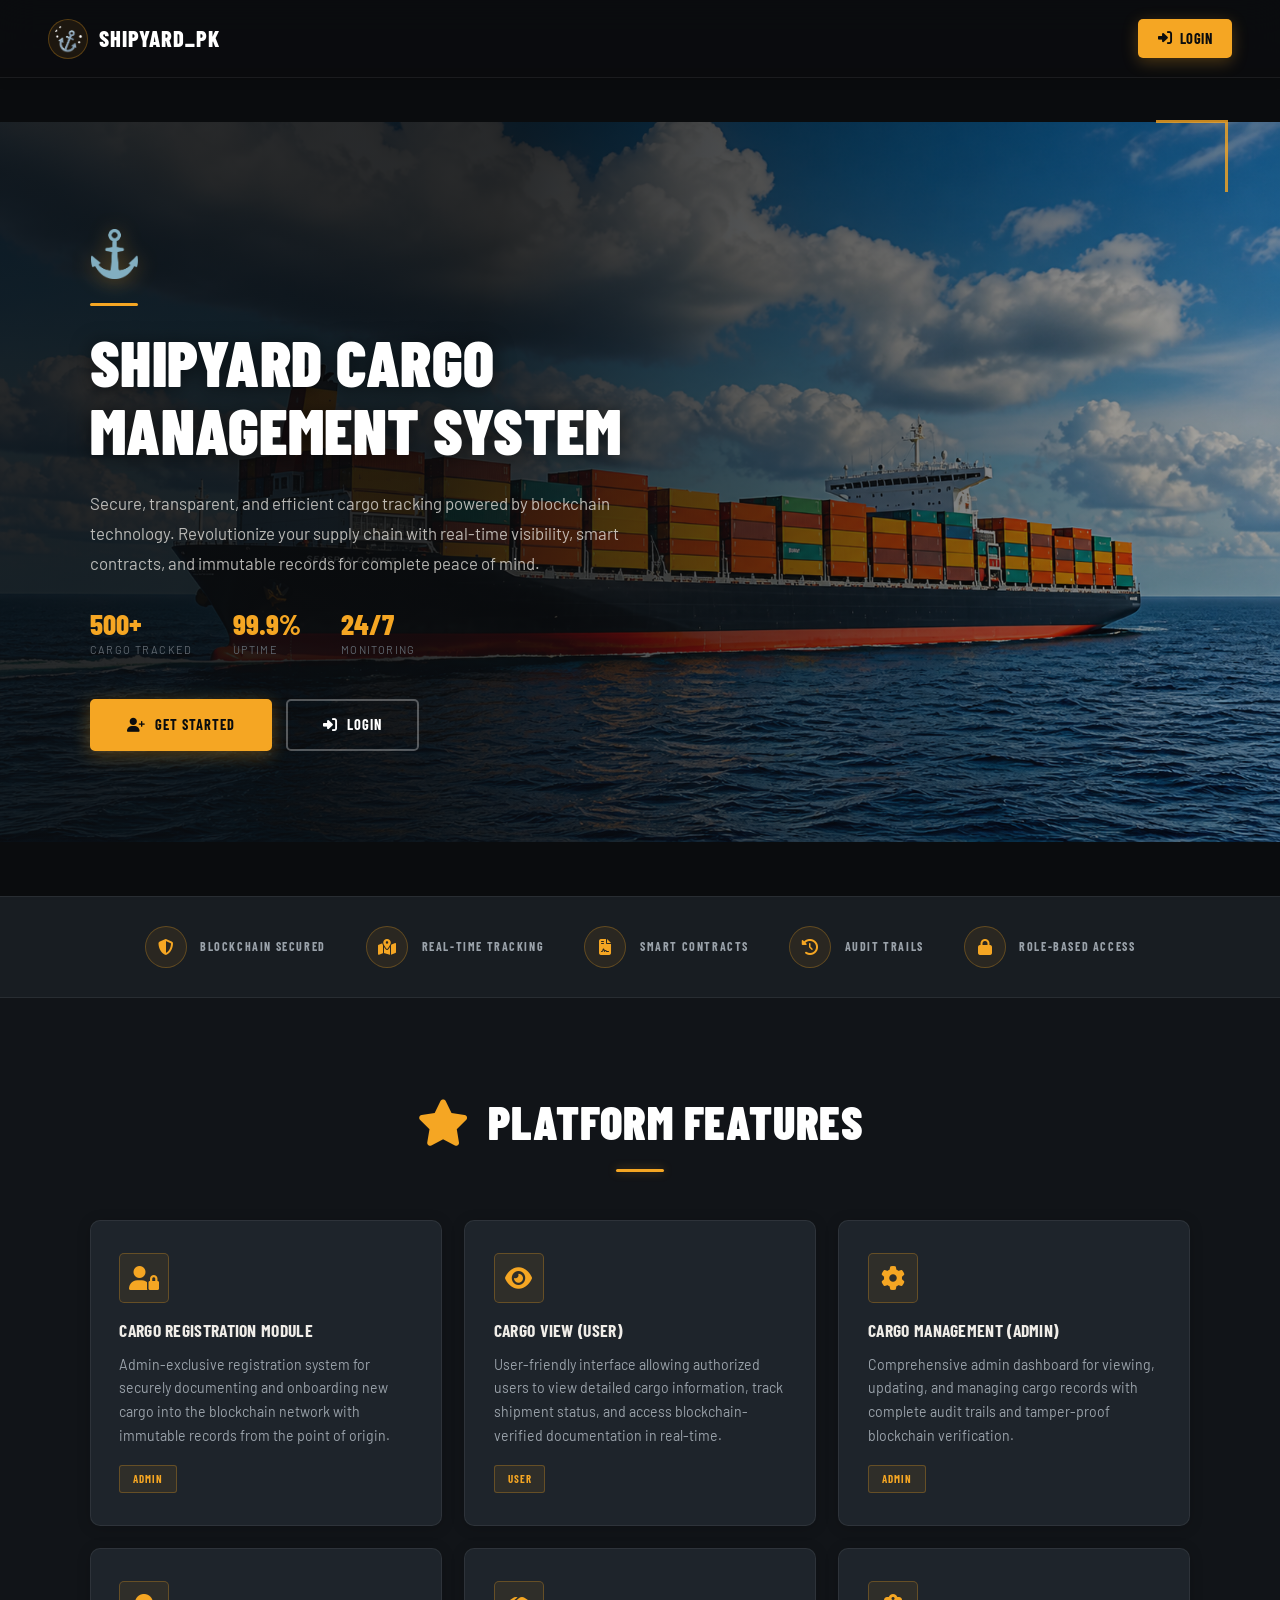
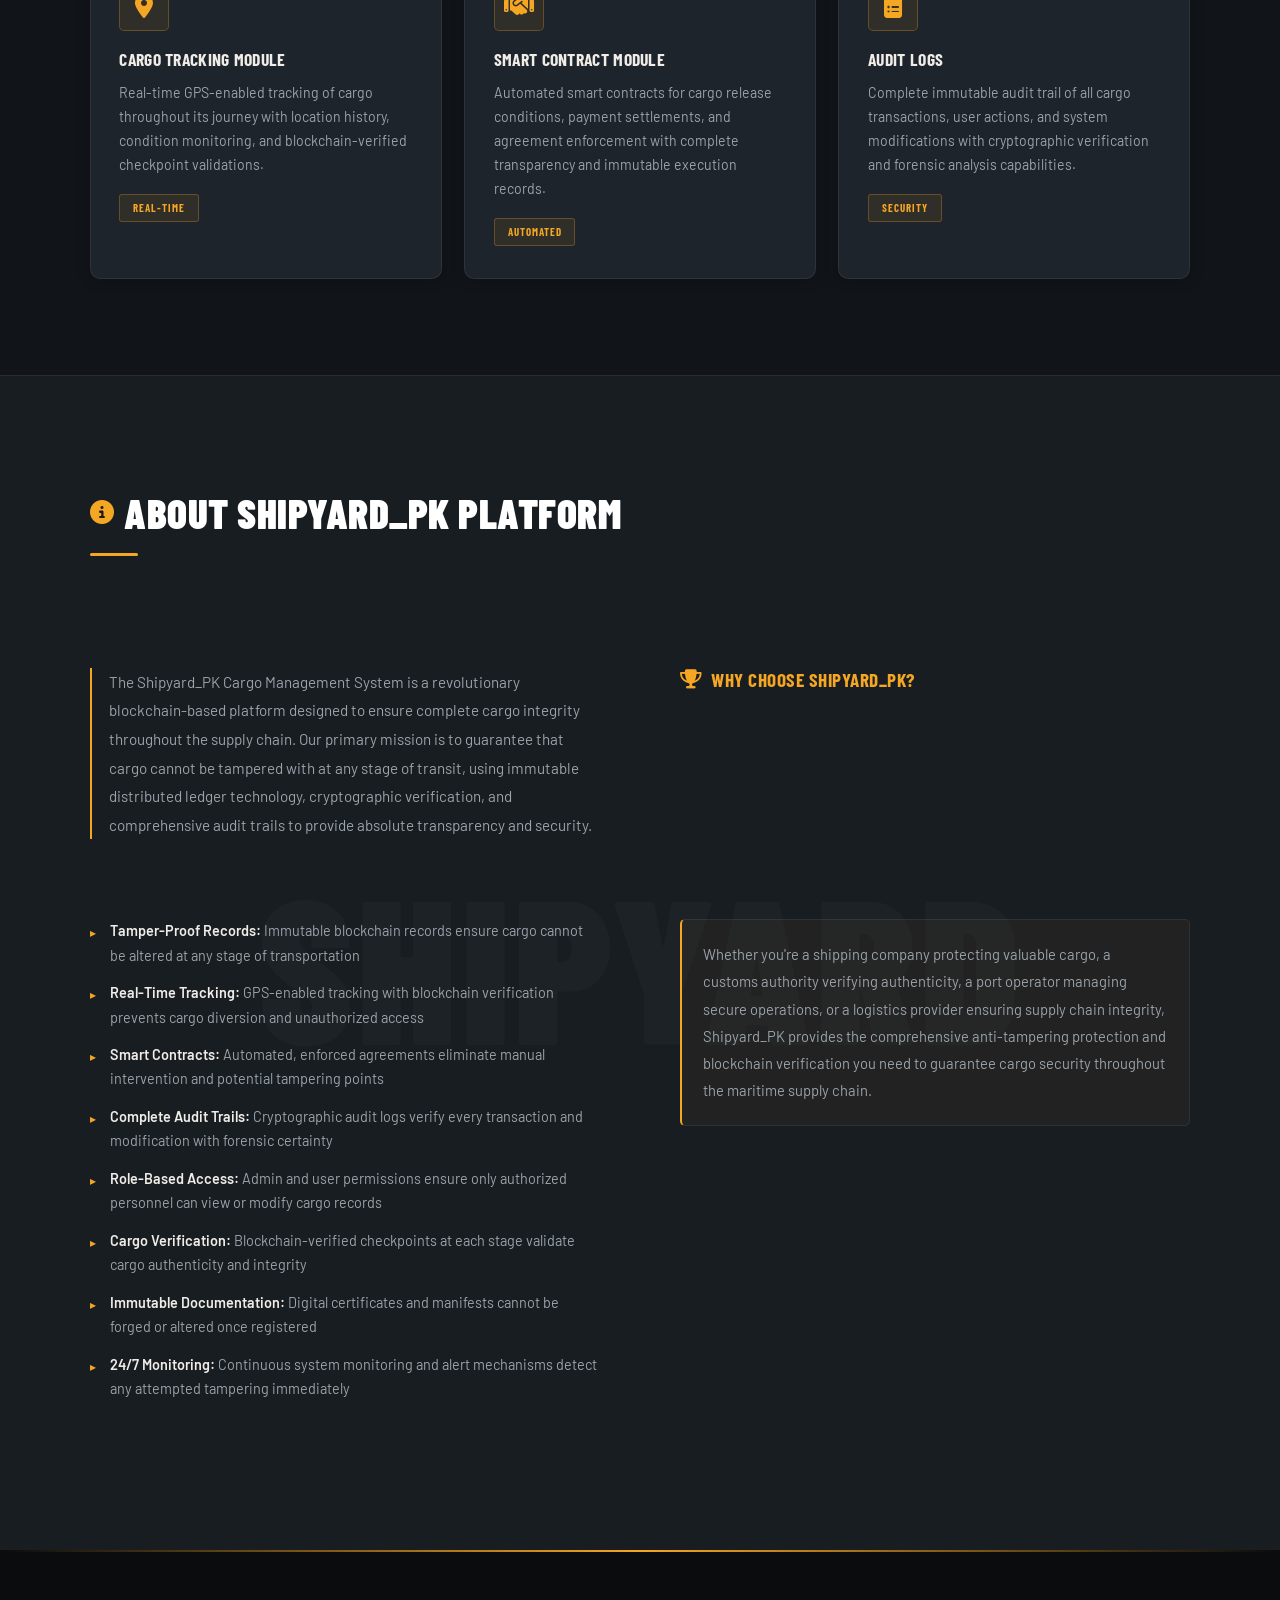
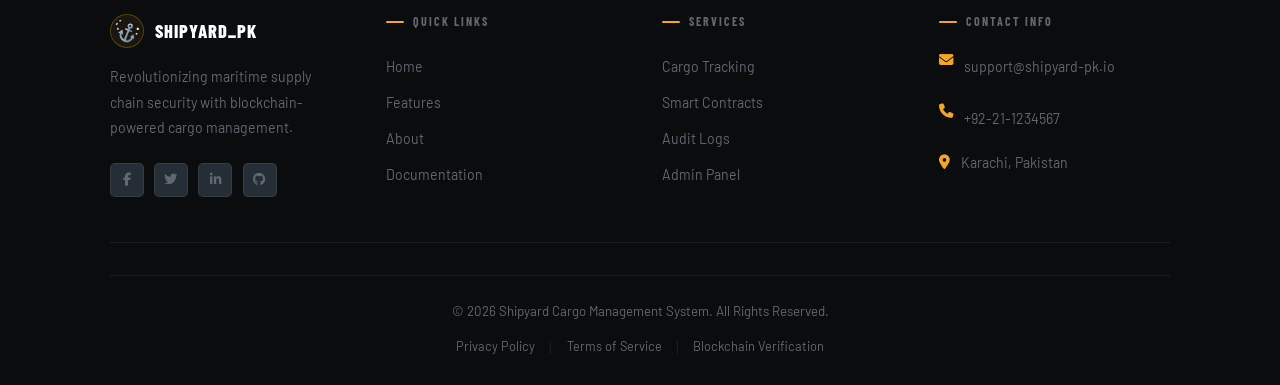
==== commit efc55ddc: "Modified: FILES" ====
--- a/Html/index.html
+++ b/Html/index.html
@@ -6,13 +6,23 @@
     <meta name="description" content="Shipyard Cargo Management System - Blockchain-powered secure cargo tracking and supply chain management">
     <meta name="theme-color" content="#0E4C7C">
     <title>Shipyard Cargo Management System - Blockchain Solutions</title>
+    <link rel="preconnect" href="https://fonts.googleapis.com">
+    <link rel="preconnect" href="https://fonts.gstatic.com" crossorigin>
     <link href="https://cdn.jsdelivr.net/npm/bootstrap@4.6.0/dist/css/bootstrap.min.css" rel="stylesheet">
-    <link href="https://cdnjs.cloudflare.com/ajax/libs/font-awesome/6.0.0/css/all.min.css" rel="stylesheet">
+    <link href="https://cdnjs.cloudflare.com/ajax/libs/font-awesome/6.4.0/css/all.min.css" rel="stylesheet">
     <link href="../Css/styles.css" rel="stylesheet">
+    <style>
+        /* Critical: ensure navbar is flush to viewport top */
+        html, body { margin: 0; padding: 0; }
+        body { padding-top: 68px; }
+        nav.navbar { position: fixed; top: 0; left: 0; right: 0; margin: 0; }
+        @media (max-width: 768px) { body { padding-top: 60px; } }
+        @media (max-width: 576px) { body { padding-top: 56px; } }
+    </style>
 </head>
 <body>
     <!-- Navigation -->
-    <nav class="navbar navbar-expand-lg navbar-light" role="navigation">
+    <nav class="navbar navbar-expand-lg navbar-light" role="navigation" style="top:0;margin-top:0;">
         <div class="container-fluid px-4 px-md-5">
             <a class="navbar-brand" href="index.html" aria-label="Shipyard_PK - Blockchain Cargo Management">
                 <img src="../Assest/anchor_icon.png" alt="Shipyard_PK Logo" class="navbar-logo">
@@ -39,13 +49,28 @@
             <!-- Hero Section -->
             <section class="hero-section" aria-labelledby="hero-title">
                 <div class="hero-content">
+                    <img src="../Assest/anchor_icon2.png" alt="Shipyard Logo" class="hero-icon">
+                    <div class="hero-divider"></div>
                     <h1 id="hero-title" class="hero-title">
-                        <img src="../Assest/anchor_icon2.png" alt="Shipyard Logo" class="hero-icon"> 
                         Shipyard Cargo Management System
                     </h1>
                     <p class="hero-subtitle">
                         Secure, transparent, and efficient cargo tracking powered by blockchain technology. Revolutionize your supply chain with real-time visibility, smart contracts, and immutable records for complete peace of mind.
                     </p>
+                    <div class="hero-stats">
+                        <div class="hero-stat">
+                            <span class="hero-stat-num">500+</span>
+                            <span class="hero-stat-label">Cargo Tracked</span>
+                        </div>
+                        <div class="hero-stat">
+                            <span class="hero-stat-num">99.9%</span>
+                            <span class="hero-stat-label">Uptime</span>
+                        </div>
+                        <div class="hero-stat">
+                            <span class="hero-stat-num">24/7</span>
+                            <span class="hero-stat-label">Monitoring</span>
+                        </div>
+                    </div>
                     <div class="cta-buttons">
                         <a href="signup.html" class="btn-cta primary" role="button">
                             <i class="fas fa-user-plus"></i> <span>Get Started</span>
@@ -56,6 +81,30 @@
                     </div>
                 </div>
             </section>
+
+            <!-- Features Strip -->
+            <div class="features-strip">
+                <div class="strip-item">
+                    <div class="strip-icon"><i class="fas fa-shield-halved"></i></div>
+                    <span class="strip-text">Blockchain Secured</span>
+                </div>
+                <div class="strip-item">
+                    <div class="strip-icon"><i class="fas fa-map-location-dot"></i></div>
+                    <span class="strip-text">Real-Time Tracking</span>
+                </div>
+                <div class="strip-item">
+                    <div class="strip-icon"><i class="fas fa-file-contract"></i></div>
+                    <span class="strip-text">Smart Contracts</span>
+                </div>
+                <div class="strip-item">
+                    <div class="strip-icon"><i class="fas fa-clock-rotate-left"></i></div>
+                    <span class="strip-text">Audit Trails</span>
+                </div>
+                <div class="strip-item">
+                    <div class="strip-icon"><i class="fas fa-lock"></i></div>
+                    <span class="strip-text">Role-Based Access</span>
+                </div>
+            </div>
 
             <!-- Features Section -->
             <section class="features-section" aria-labelledby="features-title">
@@ -154,31 +203,6 @@
             </section>
         </div>
     </main>
-            </section>
-
-            <!-- About Portal Section -->
-            <section class="about-section">
-                <h2><i class="fas fa-info-circle"></i> About Shipyard_PK Platform</h2>
-                <p>
-                    The Shipyard_PK Cargo Management System is a revolutionary blockchain-based platform designed to ensure complete cargo integrity throughout the supply chain. Our primary mission is to guarantee that cargo cannot be tampered with at any stage of transit, using immutable distributed ledger technology, cryptographic verification, and comprehensive audit trails to provide absolute transparency and security.
-                </p>
-                <h4 class="about-subtitle"><i class="fas fa-trophy"></i> Why Choose Shipyard_PK?</h4>
-                <ul>
-                    <li><strong>Tamper-Proof Records:</strong> Immutable blockchain records ensure cargo cannot be altered at any stage of transportation</li>
-                    <li><strong>Real-Time Tracking:</strong> GPS-enabled tracking with blockchain verification prevents cargo diversion and unauthorized access</li>
-                    <li><strong>Smart Contracts:</strong> Automated, enforced agreements eliminate manual intervention and potential tampering points</li>
-                    <li><strong>Complete Audit Trails:</strong> Cryptographic audit logs verify every transaction and modification with forensic certainty</li>
-                    <li><strong>Role-Based Access:</strong> Admin and user permissions ensure only authorized personnel can view or modify cargo records</li>
-                    <li><strong>Cargo Verification:</strong> Blockchain-verified checkpoints at each stage validate cargo authenticity and integrity</li>
-                    <li><strong>Immutable Documentation:</strong> Digital certificates and manifests cannot be forged or altered once registered</li>
-                    <li><strong>24/7 Monitoring:</strong> Continuous system monitoring and alert mechanisms detect any attempted tampering immediately</li>
-                </ul>
-                <p style="margin-top: 2rem;">
-                    Whether you're a shipping company protecting valuable cargo, a customs authority verifying authenticity, a port operator managing secure operations, or a logistics provider ensuring supply chain integrity, Shipyard_PK provides the comprehensive anti-tampering protection and blockchain verification you need to guarantee cargo security throughout the maritime supply chain.
-                </p>
-            </section>
-        </div>
-    </main>
 
     <!-- Footer -->
     <footer class="modern-footer" role="contentinfo">
--- a/Css/styles.css
+++ b/Css/styles.css
@@ -1,1796 +1,785 @@
 /* ===================================
    SHIPYARD CARGO MANAGEMENT SYSTEM
-   Modern Sea-Inspired Design Theme
-   =================================== */
+   Industrial Dark — Amber Accent Theme
+   =================================== */
+
+@import url('https://fonts.googleapis.com/css2?family=Barlow+Condensed:wght@400;600;700;800;900&family=Barlow:wght@400;500;600;700&display=swap');
 
 :root {
-    --primary-blue: #0E4C7C;
-    --secondary-teal: #17A2B8;
-    --accent-ocean: #1E88E5;
-    --dark-slate: #0D2438;
-    --dark-bg: #1a1a1a;
-    --light-bg: #f8f9fa;
-    --white: #ffffff;
-    --text-dark: #333333;
-    --text-light: #666666;
-    --border-light: #e8e8e8;
-    --shadow-sm: 0 2px 10px rgba(0, 0, 0, 0.1);
-    --shadow-md: 0 4px 15px rgba(0, 0, 0, 0.15);
-    --shadow-lg: 0 8px 30px rgba(14, 76, 124, 0.2);
-    --shadow-xl: 0 12px 40px rgba(14, 76, 124, 0.3);
-    --transition-speed: 0.3s;
-    --transition-timing: cubic-bezier(0.4, 0, 0.2, 1);
-}
-
-/* ===================================
-   GLOBAL STYLES & RESET
-   =================================== */
-
-* {
-    margin: 0;
-    padding: 0;
-    box-sizing: border-box;
-}
-
-html {
-    scroll-behavior: smooth;
-    font-size: 16px;
-}
+    --navbar-height: 68px;
+    --amber:         #F5A623;
+    --amber-dark:    #D4891A;
+    --amber-dim:     rgba(245, 166, 35, 0.12);
+    --teal:          #17A2B8;
+    --blue-deep:     #0E4C7C;
+    --dark-00:       #0a0c0e;
+    --dark-10:       #111418;
+    --dark-15:       #181d22;
+    --dark-20:       #1e242b;
+    --dark-30:       #252d36;
+    --dark-40:       #2e3740;
+    --border:        rgba(255,255,255,0.07);
+    --border-amber:  rgba(245,166,35,0.28);
+    --text-primary:  #f0ede8;
+    --text-secondary:#9aa2aa;
+    --text-muted:    #606870;
+    --white:         #ffffff;
+    --radius-sm:     5px;
+    --radius-md:     10px;
+    --speed:         0.28s;
+    --ease:          cubic-bezier(0.4, 0, 0.2, 1);
+}
+
+*,*::before,*::after { margin:0;padding:0;box-sizing:border-box; }
+
+html { scroll-behavior: smooth; font-size: 16px; margin: 0; padding: 0; }
 
 body {
-    font-family: 'Segoe UI', Tahoma, Geneva, Verdana, sans-serif;
-    background: linear-gradient(135deg, var(--dark-slate) 0%, #1a3a52 50%, var(--dark-bg) 100%),
-                url('../Assest/background.jpg') center/cover no-repeat fixed;
-    background-blend-mode: overlay;
-    color: var(--text-dark);
+    font-family: 'Barlow', 'Segoe UI', sans-serif;
+    background-color: var(--dark-10);
+    color: var(--text-primary);
     min-height: 100vh;
     display: flex;
     flex-direction: column;
-    padding-top: 70px;
+    padding-top: var(--navbar-height);
     line-height: 1.6;
-}
-
-/* ===================================
-   NAVIGATION BAR - GLASSMORPHISM ENHANCED
-   =================================== */
-
+    -webkit-font-smoothing: antialiased;
+}
+
+/* ===================================
+   NAVBAR
+   =================================== */
 nav {
-    position: fixed;
-    top: 0;
-    width: 100%;
-    z-index: 1000;
-    background: rgba(13, 36, 56, 0.7) !important;
-    border-bottom: 1px solid rgba(255, 255, 255, 0.15);
-    box-shadow: 0 4px 30px rgba(0, 0, 0, 0.1), inset 0 1px 0 rgba(255, 255, 255, 0.1);
-    padding: 1rem 0 !important;
-    backdrop-filter: blur(20px);
-    -webkit-backdrop-filter: blur(20px);
-    transition: all var(--transition-speed) var(--transition-timing);
+    position: fixed; top: 0; left: 0; right: 0; z-index: 1000;
+    background: rgba(10,12,14,0.90) !important;
+    border-bottom: 1px solid var(--border);
+    box-shadow: 0 2px 20px rgba(0,0,0,0.45);
+    padding: 0.85rem 0 !important;
+    backdrop-filter: blur(18px);
+    -webkit-backdrop-filter: blur(18px);
+    transition: all var(--speed) var(--ease);
+    margin: 0;
 }
 
 .navbar-brand {
-    display: flex;
-    align-items: center;
+    display: flex; align-items: center;
+    font-family: 'Barlow Condensed', sans-serif;
+    font-weight: 800; font-size: 1.4rem;
+    color: var(--white) !important;
+    letter-spacing: 1px; text-transform: uppercase;
+    gap: 0.7rem; cursor: pointer;
+    transition: color var(--speed) var(--ease);
+    text-decoration: none;
+}
+.navbar-brand:hover { color: var(--amber) !important; text-decoration: none; }
+
+.brand-text {
+    font-weight: 800; color: inherit;
+    background: none; -webkit-background-clip: unset;
+    -webkit-text-fill-color: unset; background-clip: unset; filter: none;
+}
+
+.navbar-logo {
+    height: 40px; width: 40px; border-radius: 50%;
+    object-fit: contain;
+    border: 1.5px solid var(--border-amber);
+    background: rgba(245,166,35,0.08);
+    padding: 4px;
+    transition: all var(--speed) var(--ease);
+}
+.navbar-brand:hover .navbar-logo {
+    border-color: var(--amber);
+    box-shadow: 0 0 14px rgba(245,166,35,0.3);
+}
+
+.nav-link {
+    color: var(--text-secondary) !important;
+    font-family: 'Barlow Condensed', sans-serif;
+    font-weight: 600; font-size: 0.9rem;
+    letter-spacing: 0.5px; text-transform: uppercase;
+    transition: all var(--speed) var(--ease);
+    padding: 0.48rem 1rem !important;
+    border-radius: var(--radius-sm);
+    margin-left: 0.4rem;
+    position: relative; overflow: hidden; cursor: pointer;
+}
+.nav-link-text { display: inline-block; }
+.nav-link::before {
+    content: ''; position: absolute; top:0;left:-100%;
+    width:100%;height:100%;
+    background: rgba(245,166,35,0.07);
+    transition: left var(--speed) ease; z-index: 0;
+}
+.nav-link:hover::before { left: 0; }
+.nav-link:hover { color: var(--amber) !important; }
+
+.nav-link.btn-login {
+    background: var(--amber) !important;
+    color: var(--dark-00) !important;
     font-weight: 700;
-    font-size: 1.4rem;
-    color: var(--white) !important;
-    transition: all var(--transition-speed) var(--transition-timing);
-    letter-spacing: 0.5px;
-    text-transform: uppercase;
-    gap: 0.8rem;
-    cursor: pointer;
-    text-shadow: 2px 2px 4px rgba(0, 0, 0, 0.3);
-}
-
-.navbar-brand:hover {
-    color: var(--secondary-teal) !important;
-    transform: translateX(3px);
-    text-shadow: 0 0 15px rgba(23, 162, 184, 0.5), 2px 2px 4px rgba(0, 0, 0, 0.3);
-}
-
-.brand-text {
-    font-weight: 800;
-    background: linear-gradient(135deg, var(--white), var(--secondary-teal));
-    -webkit-background-clip: text;
-    -webkit-text-fill-color: transparent;
-    background-clip: text;
-    transition: all var(--transition-speed) var(--transition-timing);
-    filter: drop-shadow(1px 1px 2px rgba(0, 0, 0, 0.4));
-}
-
-.navbar-logo {
-    height: 45px;
-    width: 45px;
-    margin-right: 12px;
-    border-radius: 50%;
-    object-fit: contain;
-    display: inline-block;
-    box-shadow: 0 4px 15px rgba(23, 162, 184, 0.25), inset 0 1px 0 rgba(255, 255, 255, 0.2);
-    transition: all var(--transition-speed) var(--transition-timing);
-    background: rgba(255, 255, 255, 0.1);
-    padding: 4px;
-    border: 1px solid rgba(255, 255, 255, 0.2);
-    backdrop-filter: blur(10px);
-}
-
-.navbar-brand:hover .navbar-logo {
-    box-shadow: 0 6px 25px rgba(23, 162, 184, 0.5), inset 0 1px 0 rgba(255, 255, 255, 0.2);
-    transform: scale(1.08) rotateZ(-5deg);
-}
-
-.nav-link {
-    color: var(--white) !important;
-    font-weight: 600;
-    transition: all var(--transition-speed) var(--transition-timing);
-    padding: 0.6rem 1.2rem !important;
-    border-radius: 8px;
-    margin-left: 0.5rem;
+    border: none;
+    box-shadow: 0 4px 16px rgba(245,166,35,0.28);
+    display: inline-flex; align-items: center; gap: 0.45rem;
+    padding: 0.48rem 1.25rem !important;
+}
+.nav-link.btn-login:hover {
+    background: var(--amber-dark) !important;
+    color: var(--dark-00) !important;
+    transform: translateY(-2px);
+    box-shadow: 0 6px 22px rgba(245,166,35,0.42);
+}
+
+.navbar-toggler {
+    border: 1.5px solid var(--border-amber) !important;
+    border-radius: var(--radius-sm);
+    padding: 0.38rem 0.55rem !important;
+    background: rgba(245,166,35,0.07);
+    transition: all var(--speed) var(--ease);
+}
+.navbar-toggler:hover { background: rgba(245,166,35,0.14); border-color: var(--amber) !important; }
+.navbar-toggler-icon {
+    background-image: url("data:image/svg+xml,%3csvg xmlns='http://www.w3.org/2000/svg' viewBox='0 0 30 30'%3e%3cpath stroke='%23F5A623' stroke-linecap='round' stroke-miterlimit='10' stroke-width='2' d='M4 7h22M4 15h22M4 23h22'/%3e%3c/svg%3e") !important;
+}
+
+/* ===================================
+   LAYOUT SHELL
+   =================================== */
+main { flex: 1; padding: 0; width: 100%; }
+.content-container { max-width: 100%; margin: 0; width: 100%; padding: 0; }
+
+/* ===================================
+   HERO — FULL-BLEED CARGO IMAGE
+   =================================== */
+.hero-section {
     position: relative;
-    overflow: hidden;
-    cursor: pointer;
-    text-shadow: 1px 1px 2px rgba(0, 0, 0, 0.3);
-}
-
-.nav-link-text {
-    display: inline-block;
-    transition: all var(--transition-speed) var(--transition-timing);
-}
-
-.nav-link::before {
+    width: 100%; min-height: 92vh;
+    display: flex; align-items: center;
+    overflow: hidden; padding: 0; margin-bottom: 0;
+    background: var(--dark-00);
+}
+
+/* Layered background: gradient mask + cargo image + bg photo */
+.hero-section::after {
     content: '';
-    position: absolute;
-    top: 0;
-    left: -100%;
-    width: 100%;
-    height: 100%;
-    background: rgba(255, 255, 255, 0.1);
-    transition: left var(--transition-speed) ease;
-    z-index: -1;
-}
-
-.nav-link:hover::before {
-    left: 0;
-}
-
-.nav-link.btn-login {
-    background: rgba(23, 162, 184, 0.25) !important;
-    border: 1.5px solid rgba(23, 162, 184, 0.5);
-    box-shadow: 0 4px 15px rgba(23, 162, 184, 0.2), inset 0 1px 0 rgba(255, 255, 255, 0.2);
-    display: inline-flex;
-    align-items: center;
-    gap: 0.5rem;
-    backdrop-filter: blur(10px);
-    -webkit-backdrop-filter: blur(10px);
-}
-
-.nav-link.btn-login:hover {
-    background: rgba(23, 162, 184, 0.4) !important;
-    border-color: rgba(23, 162, 184, 0.8);
-    transform: translateY(-2px);
-    box-shadow: 0 6px 25px rgba(23, 162, 184, 0.35), inset 0 1px 0 rgba(255, 255, 255, 0.3);
-}
-
-.navbar-toggler {
-    border: 1.5px solid rgba(23, 162, 184, 0.5) !important;
-    border-radius: 8px;
-    padding: 0.4rem 0.6rem !important;
-    transition: all var(--transition-speed) var(--transition-timing);
-    background: rgba(23, 162, 184, 0.1);
-    backdrop-filter: blur(10px);
-}
-
-.navbar-toggler:focus {
-    box-shadow: 0 0 10px rgba(23, 162, 184, 0.3), inset 0 1px 0 rgba(255, 255, 255, 0.1) !important;
-    background: rgba(23, 162, 184, 0.2);
-}
-
-.navbar-toggler:hover {
-    background: rgba(23, 162, 184, 0.2);
-    border-color: rgba(23, 162, 184, 0.8) !important;
-}
-
-.navbar-toggler-icon {
-    background-image: url("data:image/svg+xml,%3csvg xmlns='http://www.w3.org/2000/svg' viewBox='0 0 30 30'%3e%3cpath stroke='%2317A2B8' stroke-linecap='round' stroke-miterlimit='10' stroke-width='2' d='M4 7h22M4 15h22M4 23h22'/%3e%3c/svg%3e") !important;
-}
-
-/* ===================================
-   MAIN CONTENT
-   =================================== */
-
-main {
-    flex: 1;
-    padding: 3.5rem 1rem;
-    width: 100%;
-}
-
-.content-container {
-    max-width: 1200px;
-    margin: 0 auto;
-    width: 100%;
-    padding: 0 1rem;
-}
-
-/* ===================================
-   HERO SECTION - ENHANCED
-   =================================== */
-
-.hero-section {
-    text-align: center;
-    margin-bottom: 5rem;
-    color: var(--white);
-    animation: fadeInDown 0.8s var(--transition-timing) ease-out;
-    padding: 4rem 2rem;
-    position: relative;
-    overflow: hidden;
-}
-
+    position: absolute; inset: 0;
+    background:
+        linear-gradient(105deg, rgba(10,12,14,0.88) 36%, rgba(10,12,14,0.22) 100%),
+        url('../Assest/cargo_reg.png') right center / contain no-repeat,
+        url('../Assest/background.jpg') center / cover no-repeat;
+    z-index: 0;
+}
+
+/* Amber bracket accent — Dribbble top-right motif */
 .hero-section::before {
     content: '';
-    position: absolute;
-    top: -50%;
-    right: -50%;
-    width: 200%;
-    height: 200%;
-    background: radial-gradient(circle, rgba(23, 162, 184, 0.1) 0%, transparent 70%);
-    animation: float 6s ease-in-out infinite;
-    z-index: 0;
+    position: absolute; top: 52px; right: 52px;
+    width: 72px; height: 72px;
+    border-top: 3px solid var(--amber);
+    border-right: 3px solid var(--amber);
+    z-index: 2; opacity: 0.8;
 }
 
 .hero-content {
-    position: relative;
-    z-index: 1;
-}
-
-@keyframes fadeInDown {
-    from {
-        opacity: 0;
-        transform: translateY(-40px);
-    }
-    to {
-        opacity: 1;
-        transform: translateY(0);
-    }
-}
-
-@keyframes fadeInUp {
-    from {
-        opacity: 0;
-        transform: translateY(30px);
-    }
-    to {
-        opacity: 1;
-        transform: translateY(0);
-    }
-}
-
-@keyframes float {
-    0%, 100% {
-        transform: translate(0, 0);
-    }
-    50% {
-        transform: translate(30px, -30px);
-    }
-}
-
-@keyframes glow {
-    0%, 100% {
-        box-shadow: 0 0 15px rgba(23, 162, 184, 0.3);
-    }
-    50% {
-        box-shadow: 0 0 25px rgba(23, 162, 184, 0.6);
-    }
+    position: relative; z-index: 3;
+    padding: 7rem 7vw 6rem;
+    max-width: 720px;
+    animation: heroFadeIn 0.85s var(--ease) both;
+}
+
+@keyframes heroFadeIn {
+    from { opacity:0; transform: translateY(24px); }
+    to   { opacity:1; transform: translateY(0); }
+}
+
+.hero-icon {
+    height: 50px; width: 50px; margin-right: 0; margin-bottom: 1.5rem;
+    object-fit: contain; display: block;
+    filter: drop-shadow(0 2px 10px rgba(245,166,35,0.4));
 }
 
 .hero-title {
-    font-size: 3.5rem;
-    font-weight: 800;
+    font-family: 'Barlow Condensed', sans-serif;
+    font-size: clamp(2.2rem, 5.5vw, 4rem);
+    font-weight: 900; line-height: 1.06;
+    letter-spacing: 0.5px; text-transform: uppercase;
+    color: var(--white);
+    text-shadow: 0 2px 20px rgba(0,0,0,0.6);
     margin-bottom: 1.5rem;
-    text-shadow: 3px 3px 8px rgba(0, 0, 0, 0.4);
-    line-height: 1.1;
-    letter-spacing: -0.5px;
-    background: linear-gradient(135deg, var(--secondary-teal) 0%, var(--white) 100%);
-    -webkit-background-clip: text;
-    -webkit-text-fill-color: transparent;
-    background-clip: text;
-    animation: slideInDown 0.8s var(--transition-timing) ease-out;
-}
-
-@keyframes slideInDown {
-    from {
-        opacity: 0;
-        transform: translateY(-30px);
-    }
-    to {
-        opacity: 1;
-        transform: translateY(0);
-    }
-}
-
-.hero-icon {
-    height: 3.5rem;
-    width: 3.5rem;
-    margin-right: 0.8rem;
-    object-fit: contain;
-    display: inline-block;
-    vertical-align: middle;
-    filter: drop-shadow(0 2px 8px rgba(23, 162, 184, 0.3));
-    transition: all var(--transition-speed) var(--transition-timing);
-}
-
-.hero-title:hover .hero-icon {
-    filter: drop-shadow(0 4px 12px rgba(23, 162, 184, 0.5));
-    transform: scale(1.1) rotate(-5deg);
+    background: none;
+    -webkit-background-clip: unset;
+    -webkit-text-fill-color: unset;
+    background-clip: unset;
+    animation: none;
+}
+
+.hero-divider {
+    width: 48px; height: 3px;
+    background: var(--amber);
+    border-radius: 2px;
+    margin-bottom: 1.4rem;
 }
 
 .hero-subtitle {
-    font-size: 1.25rem;
-    opacity: 0.95;
-    max-width: 900px;
-    margin: 0 auto 2.5rem;
-    line-height: 1.8;
-    color: rgba(255, 255, 255, 0.95);
-    animation: fadeInUp 0.8s var(--transition-timing) ease-out 0.2s both;
-}
-
-/* ===================================
-   CTA BUTTONS - MODERN ENHANCED
-   =================================== */
-
+    font-size: clamp(0.9rem, 1.5vw, 1.05rem);
+    color: rgba(240,237,232,0.75);
+    max-width: 560px; margin: 0 0 2rem;
+    line-height: 1.8; font-weight: 400;
+    animation: none;
+}
+
+.hero-stats {
+    display: flex; gap: 2.5rem;
+    margin-bottom: 2.5rem; flex-wrap: wrap;
+}
+
+.hero-stat { display: flex; flex-direction: column; gap: 2px; }
+
+.hero-stat-num {
+    font-family: 'Barlow Condensed', sans-serif;
+    font-size: 1.8rem; font-weight: 800;
+    color: var(--amber); line-height: 1;
+}
+
+.hero-stat-label {
+    font-size: 0.68rem; text-transform: uppercase;
+    letter-spacing: 1.4px; color: var(--text-muted);
+}
+
+/* ===================================
+   CTA BUTTONS
+   =================================== */
 .cta-buttons {
-    display: flex;
-    gap: 1.5rem;
-    justify-content: center;
-    margin-top: 2.5rem;
+    display: flex; gap: 0.9rem; flex-wrap: wrap; margin-top: 0; animation: none;
+}
+
+.btn-cta {
+    font-family: 'Barlow Condensed', sans-serif;
+    font-weight: 700; font-size: 0.9rem;
+    letter-spacing: 1px; text-transform: uppercase;
+    padding: 0.8rem 2.2rem;
+    border-radius: var(--radius-sm);
+    cursor: pointer;
+    transition: all var(--speed) var(--ease);
+    text-decoration: none;
+    display: inline-flex; align-items: center; justify-content: center;
+    gap: 0.55rem; border: 2px solid transparent;
+    position: relative; overflow: hidden; user-select: none;
+}
+.btn-cta::before {
+    content: ''; position: absolute; inset: 0;
+    background: rgba(255,255,255,0.08);
+    opacity: 0; transition: opacity var(--speed) ease;
+}
+.btn-cta:hover::before { opacity: 1; }
+.btn-cta span, .btn-cta i { position: relative; z-index: 1; }
+
+.btn-cta.primary {
+    background: var(--amber); color: var(--dark-00);
+    border-color: var(--amber);
+    box-shadow: 0 4px 18px rgba(245,166,35,0.32);
+}
+.btn-cta.primary:hover {
+    background: var(--amber-dark); border-color: var(--amber-dark);
+    color: var(--dark-00); text-decoration: none;
+    transform: translateY(-3px);
+    box-shadow: 0 8px 28px rgba(245,166,35,0.45);
+}
+
+.btn-cta.secondary {
+    background: transparent; color: var(--white);
+    border-color: rgba(255,255,255,0.3);
+}
+.btn-cta.secondary:hover {
+    background: rgba(255,255,255,0.07);
+    border-color: var(--white); color: var(--white);
+    text-decoration: none; transform: translateY(-3px);
+    box-shadow: 0 6px 20px rgba(0,0,0,0.3);
+}
+
+/* ===================================
+   FEATURES STRIP — icon + label bar
+   =================================== */
+.features-strip {
+    background: var(--dark-15);
+    border-top: 1px solid var(--border);
+    border-bottom: 1px solid var(--border);
+    padding: 1.8rem 7vw;
+    display: flex; gap: 2.5rem;
+    align-items: center; justify-content: center;
     flex-wrap: wrap;
-    animation: fadeInUp 0.8s var(--transition-timing) ease-out 0.4s both;
-}
-
-.btn-cta {
-    padding: 1rem 2.8rem;
-    border-radius: 8px;
-    font-weight: 700;
-    font-size: 1rem;
-    cursor: pointer;
-    transition: all var(--transition-speed) var(--transition-timing);
-    text-decoration: none;
-    display: inline-flex;
-    align-items: center;
-    justify-content: center;
-    gap: 0.7rem;
-    border: none;
-    position: relative;
-    overflow: hidden;
-    user-select: none;
-}
-
-.btn-cta::before {
-    content: '';
-    position: absolute;
-    top: 50%;
-    left: 50%;
-    width: 0;
-    height: 0;
-    border-radius: 50%;
-    background: rgba(255, 255, 255, 0.2);
-    transform: translate(-50%, -50%);
-    transition: width 0.6s ease, height 0.6s ease;
-    z-index: 0;
-}
-
-.btn-cta:hover::before {
-    width: 300px;
-    height: 300px;
-}
-
-.btn-cta span {
-    position: relative;
-    z-index: 1;
-}
-
-.btn-cta.primary {
-    background: linear-gradient(135deg, var(--primary-blue) 0%, var(--secondary-teal) 100%);
-    color: var(--white);
-    box-shadow: 0 4px 15px rgba(14, 76, 124, 0.3);
-}
-
-.btn-cta.primary:hover {
-    transform: translateY(-4px);
-    box-shadow: 0 8px 35px rgba(14, 76, 124, 0.5);
-    color: var(--white);
-    text-decoration: none;
-}
-
-.btn-cta.primary:active {
-    transform: translateY(-2px);
-}
-
-.btn-cta.secondary {
-    background: var(--white);
-    color: var(--primary-blue);
-    border: 2px solid var(--primary-blue);
-    box-shadow: 0 4px 15px rgba(14, 76, 124, 0.2);
-}
-
-.btn-cta.secondary:hover {
-    background: linear-gradient(135deg, var(--primary-blue) 0%, var(--secondary-teal) 100%);
-    color: var(--white);
-    text-decoration: none;
-    box-shadow: 0 8px 35px rgba(14, 76, 124, 0.5);
-    border-color: transparent;
-}
-
-.btn-cta.secondary:active {
-    transform: translateY(-2px);
-}
-
-/* ===================================
-   SECTION TITLES - ENHANCED
-   =================================== */
-
+}
+
+.strip-item { display: flex; align-items: center; gap: 0.85rem; }
+
+.strip-icon {
+    width: 42px; height: 42px; border-radius: 50%;
+    border: 1.5px solid var(--border-amber);
+    background: rgba(245,166,35,0.08);
+    display: flex; align-items: center; justify-content: center;
+    color: var(--amber); font-size: 1rem; flex-shrink: 0;
+}
+
+.strip-text {
+    font-family: 'Barlow Condensed', sans-serif;
+    font-weight: 700; font-size: 0.75rem;
+    letter-spacing: 1.6px; text-transform: uppercase;
+    color: var(--text-secondary);
+}
+
+/* ===================================
+   SECTION TITLES
+   =================================== */
 .section-title {
-    font-size: 2.8rem;
-    font-weight: 900;
-    color: var(--white);
-    text-align: center;
-    margin-bottom: 3.5rem;
-    text-shadow: 2px 2px 8px rgba(0, 0, 0, 0.4);
-    position: relative;
-    padding-bottom: 2rem;
-    letter-spacing: -0.3px;
-    animation: slideInDown 0.8s var(--transition-timing) ease-out;
-}
-
-.section-title i {
-    color: var(--secondary-teal);
-    margin-right: 0.8rem;
-    transition: all var(--transition-speed) var(--transition-timing);
-}
-
-.section-title:hover i {
-    transform: rotate(360deg) scale(1.2);
-}
-
+    font-family: 'Barlow Condensed', sans-serif;
+    font-size: clamp(1.9rem, 3.8vw, 2.9rem);
+    font-weight: 900; color: var(--white); text-align: center;
+    margin-bottom: 3rem; text-transform: uppercase; letter-spacing: 0.8px;
+    position: relative; padding-bottom: 1.4rem;
+    text-shadow: none; animation: none;
+}
+.section-title i { color: var(--amber); margin-right: 0.55rem; transition: transform var(--speed) var(--ease); }
+.section-title:hover i { transform: scale(1.15) rotate(8deg); }
 .section-title::after {
-    content: '';
-    position: absolute;
-    bottom: 0;
-    left: 50%;
-    transform: translateX(-50%);
-    width: 100px;
-    height: 5px;
-    background: linear-gradient(90deg, var(--secondary-teal) 0%, var(--accent-ocean) 50%, var(--secondary-teal) 100%);
-    border-radius: 3px;
-    box-shadow: 0 2px 15px rgba(23, 162, 184, 0.4);
-    transition: all var(--transition-speed) var(--transition-timing);
-}
-
-.section-title:hover::after {
-    width: 150px;
-    box-shadow: 0 4px 20px rgba(23, 162, 184, 0.6);
-}
-
-/* ===================================
-   FEATURES SECTION & GRID - ENHANCED
-   =================================== */
-
+    content: ''; position: absolute; bottom: 0; left: 50%; transform: translateX(-50%);
+    width: 48px; height: 3px;
+    background: var(--amber); border-radius: 2px;
+    box-shadow: 0 0 10px rgba(245,166,35,0.35);
+    transition: width var(--speed) var(--ease);
+}
+.section-title:hover::after { width: 96px; }
+
+/* ===================================
+   FEATURES SECTION
+   =================================== */
 .features-section {
-    margin-bottom: 5rem;
+    padding: 6rem 7vw;
+    background: var(--dark-10);
+    margin-bottom: 0;
 }
 
 .features-grid {
     display: grid;
-    grid-template-columns: repeat(auto-fit, minmax(330px, 1fr));
-    gap: 2.5rem;
-    margin-bottom: 0;
+    grid-template-columns: repeat(auto-fit, minmax(310px, 1fr));
+    gap: 1.4rem; margin-bottom: 0;
 }
 
 .feature-card {
-    background: var(--white);
-    border-radius: 12px;
+    background: var(--dark-20);
+    border: 1px solid var(--border);
+    border-radius: var(--radius-md);
     padding: 0;
-    box-shadow: var(--shadow-md);
-    transition: all var(--transition-speed) var(--transition-timing);
-    animation: fadeInUp 0.6s var(--transition-timing) ease-out;
-    overflow: hidden;
-    position: relative;
-    cursor: pointer;
-    border: 1px solid var(--border-light);
-}
+    box-shadow: 0 2px 14px rgba(0,0,0,0.18);
+    transition: all var(--speed) var(--ease);
+    overflow: hidden; position: relative; cursor: pointer;
+    animation: cardIn 0.5s var(--ease) both;
+}
+@keyframes cardIn {
+    from { opacity:0; transform: translateY(20px); }
+    to   { opacity:1; transform: translateY(0); }
+}
+.feature-card:nth-child(1){animation-delay:0.05s}
+.feature-card:nth-child(2){animation-delay:0.10s}
+.feature-card:nth-child(3){animation-delay:0.15s}
+.feature-card:nth-child(4){animation-delay:0.20s}
+.feature-card:nth-child(5){animation-delay:0.25s}
+.feature-card:nth-child(6){animation-delay:0.30s}
+
+/* Amber top-bar on hover */
+.feature-card::before {
+    content: ''; position: absolute; top:0;left:0;right:0; height:2px;
+    background: var(--amber);
+    transform: scaleX(0); transform-origin: left;
+    transition: transform var(--speed) var(--ease);
+}
+.feature-card:hover::before { transform: scaleX(1); }
+
+/* Subtle amber glow overlay */
+.feature-card::after {
+    content: ''; position: absolute; inset: 0;
+    background: linear-gradient(135deg, rgba(245,166,35,0.05) 0%, transparent 65%);
+    opacity: 0; transition: opacity var(--speed) var(--ease); z-index: 0;
+}
+.feature-card:hover::after { opacity: 1; }
 
 .feature-card-inner {
-    padding: 2.5rem 2rem;
-    text-align: center;
-    position: relative;
-    z-index: 1;
-}
-
-.feature-card::before {
-    content: '';
-    position: absolute;
-    top: 0;
-    left: 0;
-    right: 0;
-    height: 5px;
-    background: linear-gradient(90deg, var(--secondary-teal) 0%, var(--accent-ocean) 100%);
-    transition: height var(--transition-speed) var(--transition-timing);
-}
-
-.feature-card::after {
-    content: '';
-    position: absolute;
-    top: 0;
-    left: 0;
-    right: 0;
-    bottom: 0;
-    background: linear-gradient(135deg, #0F2A3A, #0E5A6F);
-    opacity: 0;
-    transition: opacity var(--transition-speed) var(--transition-timing);
-    z-index: 0;
-}
-
-/* Uniform Hover Background for All Cards */
-.feature-card:nth-child(1)::after {
-    background: linear-gradient(135deg, #0F2A3A, #0E5A6F);
-}
-
-.feature-card:nth-child(2)::after {
-    background: linear-gradient(135deg, #0F2A3A, #0E5A6F);
-}
-
-.feature-card:nth-child(3)::after {
-    background: linear-gradient(135deg, #0F2A3A, #0E5A6F);
-}
-
-.feature-card:nth-child(4)::after {
-    background: linear-gradient(135deg, #0F2A3A, #0E5A6F);
-}
-
-.feature-card:nth-child(5)::after {
-    background: linear-gradient(135deg, #0F2A3A, #0E5A6F);
-}
-
-.feature-card:nth-child(6)::after {
-    background: linear-gradient(135deg, #0F2A3A, #0E5A6F);
-}
-
-.feature-card:nth-child(1) {
-    animation-delay: 0.1s;
-}
-
-.feature-card:nth-child(2) {
-    animation-delay: 0.2s;
-}
-
-.feature-card:nth-child(3) {
-    animation-delay: 0.3s;
-}
-
-.feature-card:nth-child(4) {
-    animation-delay: 0.4s;
-}
-
-.feature-card:nth-child(5) {
-    animation-delay: 0.5s;
-}
-
-.feature-card:nth-child(6) {
-    animation-delay: 0.6s;
+    padding: 2rem 1.8rem; text-align: left;
+    position: relative; z-index: 1;
 }
 
 .feature-card:hover {
-    transform: translateY(-12px);
-    box-shadow: var(--shadow-xl);
-}
-
-.feature-card:hover::after {
-    opacity: 1;
-}
-
-.feature-card:hover::before {
-    height: 100%;
+    transform: translateY(-5px);
+    border-color: var(--border-amber);
+    box-shadow: 0 8px 28px rgba(0,0,0,0.3), 0 0 0 1px rgba(245,166,35,0.1);
 }
 
 .feature-icon {
-    font-size: 3.5rem;
-    margin-bottom: 1.5rem;
-    transition: all var(--transition-speed) var(--transition-timing);
-    display: inline-block;
-}
-
-.feature-card:nth-child(1) .feature-icon {
-    color: var(--primary-blue);
-}
-
-.feature-card:nth-child(2) .feature-icon {
-    color: var(--secondary-teal);
-}
-
-.feature-card:nth-child(3) .feature-icon {
-    color: var(--accent-ocean);
-}
-
-.feature-card:nth-child(4) .feature-icon {
-    color: #00BCD4;
-}
-
-.feature-card:nth-child(5) .feature-icon {
-    color: #0097A7;
-}
-
-.feature-card:nth-child(6) .feature-icon {
-    color: var(--secondary-teal);
-}
+    font-size: 1.5rem; margin-bottom: 1.1rem;
+    display: inline-flex; align-items: center; justify-content: center;
+    width: 50px; height: 50px;
+    border-radius: var(--radius-sm);
+    background: rgba(245,166,35,0.08);
+    border: 1px solid var(--border-amber);
+    transition: all var(--speed) var(--ease);
+    color: var(--amber);
+}
+.feature-card:nth-child(1) .feature-icon,
+.feature-card:nth-child(2) .feature-icon,
+.feature-card:nth-child(3) .feature-icon,
+.feature-card:nth-child(4) .feature-icon,
+.feature-card:nth-child(5) .feature-icon,
+.feature-card:nth-child(6) .feature-icon { color: var(--amber); }
 
 .feature-card:hover .feature-icon {
-    transform: scale(1.25) rotate(10deg);
-    filter: drop-shadow(0 4px 12px rgba(255, 255, 255, 0.4)) brightness(1.3);
-    color: #FFFFFF;
+    background: var(--amber); border-color: var(--amber);
+    color: var(--dark-00); transform: scale(1.07);
+    box-shadow: 0 4px 14px rgba(245,166,35,0.35);
 }
 
 .feature-card h3 {
-    color: var(--primary-blue);
-    font-weight: 700;
-    font-size: 1.4rem;
-    margin-bottom: 1rem;
-    transition: all var(--transition-speed) var(--transition-timing);
-}
-
-.feature-card:hover h3 {
-    color: #FFFFFF;
-    font-weight: 800;
-    text-shadow: 0 2px 4px rgba(0, 0, 0, 0.3);
-}
+    font-family: 'Barlow Condensed', sans-serif;
+    font-size: 1.1rem; font-weight: 700;
+    letter-spacing: 0.3px; text-transform: uppercase;
+    color: var(--text-primary); margin-bottom: 0.7rem;
+    transition: color var(--speed) var(--ease);
+}
+.feature-card:hover h3 { color: var(--amber); }
 
 .feature-card p {
-    color: var(--text-light);
-    line-height: 1.8;
-    font-size: 0.95rem;
-    margin-bottom: 1rem;
-}
-
-.feature-card:hover p {
-    color: #E8E8E8;
-    font-weight: 500;
-}
+    color: var(--text-secondary); font-size: 0.88rem;
+    line-height: 1.7; margin-bottom: 1rem;
+}
+.feature-card:hover p { color: var(--text-secondary); }
 
 .feature-badge {
     display: inline-block;
-    background: linear-gradient(135deg, var(--primary-blue) 0%, var(--secondary-teal) 100%);
+    background: rgba(245,166,35,0.08);
+    color: var(--amber);
+    border: 1px solid var(--border-amber);
+    padding: 0.27rem 0.8rem;
+    border-radius: 3px;
+    font-family: 'Barlow Condensed', sans-serif;
+    font-size: 0.68rem; font-weight: 700;
+    text-transform: uppercase; letter-spacing: 1px;
+    transition: all var(--speed) var(--ease);
+}
+.feature-card:hover .feature-badge {
+    background: var(--amber); color: var(--dark-00); border-color: var(--amber);
+}
+
+/* ===================================
+   ABOUT SECTION
+   =================================== */
+.about-section {
+    background: var(--dark-15);
+    border-radius: 0; overflow: hidden;
+    box-shadow: none; margin-bottom: 0; animation: none;
+    border-left: none; position: relative;
+    padding: 7rem 7vw;
+    border-top: 1px solid var(--border);
+}
+
+/* Ghost watermark */
+.about-section::before {
+    content: 'SHIPYARD';
+    position: absolute; top: 50%; left: 50%;
+    transform: translate(-50%,-50%);
+    font-family: 'Barlow Condensed', sans-serif;
+    font-size: clamp(5rem, 16vw, 14rem);
+    font-weight: 900; letter-spacing: 4px;
+    text-transform: uppercase;
+    color: rgba(255,255,255,0.022);
+    white-space: nowrap; pointer-events: none; z-index: 0; line-height: 1;
+}
+
+.about-wrapper {
+    position: relative; z-index: 1;
+    max-width: 1240px; margin: 0 auto; padding: 0;
+    display: grid;
+    grid-template-columns: 1fr 1fr;
+    gap: 5rem; align-items: start;
+}
+
+.about-section h2 {
+    font-family: 'Barlow Condensed', sans-serif;
+    font-size: clamp(1.7rem, 3.2vw, 2.6rem);
+    font-weight: 900; text-transform: uppercase; letter-spacing: 0.5px;
+    color: var(--white); margin-bottom: 2rem;
+    display: flex; align-items: center; gap: 0.65rem;
+    transition: none; grid-column: 1 / -1;
+    position: relative; padding-bottom: 1.2rem;
+}
+.about-section h2::after {
+    content: ''; position: absolute; bottom: 0; left: 0;
+    width: 48px; height: 3px;
+    background: var(--amber); border-radius: 2px;
+}
+.about-section h2:hover { color: var(--white); transform: none; }
+.about-section h2 i { color: var(--amber); font-size: 1.5rem; }
+.about-section h2:hover i { transform: none; }
+
+.about-intro {
+    color: var(--text-secondary); line-height: 1.88;
+    margin-bottom: 0; font-size: 0.95rem; font-weight: 400;
+    padding-left: 1.1rem;
+    border-left: 2px solid var(--amber);
+    background: none; border-radius: 0;
+}
+
+.about-subtitle {
+    font-family: 'Barlow Condensed', sans-serif;
+    font-size: 1.2rem; font-weight: 700;
+    text-transform: uppercase; letter-spacing: 0.5px;
+    color: var(--amber); margin-top: 0; margin-bottom: 1.1rem;
+    display: flex; align-items: center; gap: 0.55rem;
+    transition: none;
+}
+.about-subtitle:hover { transform: none; color: var(--amber); }
+.about-subtitle:hover i { transform: none; }
+
+.benefits-list {
+    color: var(--text-secondary); padding-left: 0;
+    margin-bottom: 1.4rem; list-style: none;
+}
+.benefits-list li {
+    margin-bottom: 0.85rem; line-height: 1.68;
+    padding-left: 1.3rem; cursor: default;
+    position: relative; font-size: 0.9rem;
+    transition: color var(--speed) var(--ease);
+}
+.benefits-list li::before {
+    content: '▸'; position: absolute; left: 0;
+    color: var(--amber); font-size: 0.78rem; top: 0.15rem;
+}
+.benefits-list li:hover {
+    color: var(--text-primary); padding-left: 1.3rem;
+    background: none; border-radius: 0; padding-right: 0;
+}
+.benefits-list li:hover::before { transform: none; }
+.benefits-list strong { color: var(--text-primary); font-weight: 600; }
+.benefits-list li:hover strong { color: var(--amber); }
+
+.about-closing {
+    color: var(--text-secondary); line-height: 1.85;
+    margin-top: 0; font-size: 0.92rem;
+    padding: 1.3rem;
+    background: rgba(245,166,35,0.04);
+    border-radius: var(--radius-sm);
+    border: 1px solid var(--border);
+    border-left: 2px solid var(--amber);
+}
+
+/* ===================================
+   FOOTER
+   =================================== */
+.modern-footer {
+    background: var(--dark-00); color: var(--text-secondary);
+    margin-top: auto; position: relative; overflow: hidden;
+    border-top: 1px solid var(--border);
+    box-shadow: none;
+}
+.modern-footer::before {
+    content: ''; position: absolute; top: 0; left: 0; right: 0; height: 2px;
+    background: linear-gradient(90deg, transparent, var(--amber), transparent);
+    animation: shimmer 4s ease-in-out infinite;
+}
+@keyframes shimmer {
+    0%   { transform: translateX(-100%); }
+    50%  { transform: translateX(0); }
+    100% { transform: translateX(100%); }
+}
+
+.footer-container {
+    max-width: 1240px; margin: 0 auto; padding: 4rem 7vw 0; width: 100%;
+}
+
+.footer-content {
+    display: grid; grid-template-columns: repeat(auto-fit, minmax(220px,1fr));
+    gap: 2.8rem; padding-bottom: 2.8rem;
+    border-bottom: 1px solid var(--border); margin-bottom: 2rem;
+}
+
+.footer-section { animation: none; }
+
+.footer-title {
+    font-family: 'Barlow Condensed', sans-serif;
+    font-size: 1.15rem; font-weight: 800;
+    letter-spacing: 1px; text-transform: uppercase;
+    margin-bottom: 1rem; display: flex;
+    align-items: center; gap: 0.7rem;
     color: var(--white);
-    padding: 0.4rem 1rem;
-    border-radius: 20px;
-    font-size: 0.8rem;
-    font-weight: 700;
-    text-transform: uppercase;
-    letter-spacing: 0.3px;
-    box-shadow: 0 2px 8px rgba(14, 76, 124, 0.2);
-    transition: all var(--transition-speed) var(--transition-timing);
-}
-
-.feature-card:hover .feature-badge {
-    transform: scale(1.1);
-    box-shadow: 0 6px 18px rgba(255, 255, 255, 0.3);
-}
-
-/* ===================================
-   ABOUT SECTION - ENHANCED MODERN DESIGN
-   =================================== */
-
-.about-section {
-    background: var(--white);
-    border-radius: 12px;
-    overflow: hidden;
-    box-shadow: var(--shadow-md);
-    margin-bottom: 4rem;
-    animation: fadeInUp 0.6s var(--transition-timing) ease-out 0.7s both;
-    border-left: 5px solid var(--secondary-teal);
-    position: relative;
-}
-
-.about-wrapper {
-    padding: 3.5rem 2.5rem;
-    position: relative;
-    z-index: 1;
-}
-
-.about-section::before {
-    content: '';
-    position: absolute;
-    top: 0;
-    right: 0;
-    width: 300px;
-    height: 300px;
-    background: radial-gradient(circle, rgba(23, 162, 184, 0.1) 0%, transparent 70%);
-    border-radius: 50%;
-    z-index: 0;
-}
-
-.about-section h2 {
-    color: var(--primary-blue);
-    font-weight: 900;
-    font-size: 2.3rem;
-    margin-bottom: 1.5rem;
-    display: flex;
-    align-items: center;
-    gap: 0.8rem;
-    transition: all var(--transition-speed) var(--transition-timing);
-    position: relative;
-    z-index: 1;
-}
-
-.about-section h2:hover {
-    color: var(--secondary-teal);
-    transform: translateX(5px);
-}
-
-.about-section h2 i {
-    color: var(--secondary-teal);
-    font-size: 2.2rem;
-    transition: all var(--transition-speed) var(--transition-timing);
-}
-
-.about-section h2:hover i {
-    transform: scale(1.15) rotate(-10deg);
-}
-
-.about-intro {
-    color: var(--text-light);
-    line-height: 2;
-    margin-bottom: 2rem;
-    font-size: 1rem;
-    font-weight: 500;
-    position: relative;
-    z-index: 1;
-    padding: 1.5rem;
-    background: linear-gradient(135deg, rgba(23, 162, 184, 0.05) 0%, rgba(30, 136, 229, 0.05) 100%);
-    border-radius: 8px;
-    border-left: 4px solid var(--secondary-teal);
-}
-
-.about-subtitle {
-    color: var(--accent-ocean);
-    font-weight: 800;
-    font-size: 1.4rem;
-    margin-top: 2rem;
-    margin-bottom: 1.5rem;
-    display: flex;
-    align-items: center;
-    gap: 0.8rem;
-    transition: all var(--transition-speed) var(--transition-timing);
-    position: relative;
-    z-index: 1;
-}
-
-.about-subtitle:hover {
-    transform: translateX(5px);
-    color: var(--primary-blue);
-}
-
-.about-subtitle i {
-    transition: all var(--transition-speed) var(--transition-timing);
-}
-
-.about-subtitle:hover i {
-    transform: scale(1.2) rotate(10deg);
-}
-
-.benefits-list {
-    color: var(--text-light);
-    padding-left: 2rem;
-    margin-bottom: 1.5rem;
-    position: relative;
-    z-index: 1;
-}
-
-.benefits-list li {
-    margin-bottom: 1.2rem;
-    line-height: 1.8;
-    transition: all var(--transition-speed) var(--transition-timing);
-    padding-left: 0.5rem;
-    cursor: pointer;
-    position: relative;
-    padding-bottom: 0.5rem;
-}
-
-.benefits-list li::before {
-    content: '✓';
-    position: absolute;
-    left: -1.5rem;
-    color: var(--secondary-teal);
-    font-weight: bold;
-    transition: all var(--transition-speed) var(--transition-timing);
-}
-
-.benefits-list li:hover {
-    padding-left: 1rem;
-    color: var(--primary-blue);
-    background: linear-gradient(90deg, rgba(23, 162, 184, 0.1) 0%, transparent 100%);
-    border-radius: 4px;
-    padding-right: 0.5rem;
-}
-
-.benefits-list li:hover::before {
-    transform: scale(1.3) translateX(3px);
-}
-
-.benefits-list strong {
-    color: var(--primary-blue);
-    font-weight: 700;
-    transition: all var(--transition-speed) var(--transition-timing);
-}
-
-.benefits-list li:hover strong {
-    color: var(--accent-ocean);
-}
-
-.about-closing {
-    color: var(--text-light);
-    line-height: 1.9;
-    margin-top: 2rem;
-    font-size: 1rem;
-    position: relative;
-    z-index: 1;
-    padding: 1.5rem;
-    background: linear-gradient(135deg, rgba(30, 136, 229, 0.05) 0%, rgba(23, 162, 184, 0.05) 100%);
-    border-radius: 8px;
-    border-right: 4px solid var(--accent-ocean);
-}
-
-/* ===================================
-   FOOTER - MODERN ENHANCED DESIGN
-   =================================== */
-
-.modern-footer {
-    background: linear-gradient(135deg, var(--dark-slate) 0%, var(--primary-blue) 50%, var(--dark-slate) 100%);
-    color: var(--white);
-    margin-top: auto;
-    box-shadow: 0 -4px 20px rgba(0, 0, 0, 0.3);
-    position: relative;
-    overflow: hidden;
-}
-
-.modern-footer::before {
-    content: '';
-    position: absolute;
-    top: 0;
-    left: 0;
-    right: 0;
-    height: 2px;
-    background: linear-gradient(90deg, transparent, var(--secondary-teal), transparent);
-    animation: slideHorizontal 3s ease-in-out infinite;
-}
-
-@keyframes slideHorizontal {
-    0% {
-        transform: translateX(-100%);
-    }
-    50% {
-        transform: translateX(0);
-    }
-    100% {
-        transform: translateX(100%);
-    }
-}
-
-.footer-container {
-    max-width: 1200px;
-    margin: 0 auto;
-    padding: 3.5rem 1rem 0;
-    width: 100%;
-}
-
-.footer-content {
-    display: grid;
-    grid-template-columns: repeat(auto-fit, minmax(250px, 1fr));
-    gap: 3rem;
-    padding-bottom: 2.5rem;
-    border-bottom: 1px solid rgba(255, 255, 255, 0.1);
-    margin-bottom: 2.5rem;
-}
-
-.footer-section {
-    animation: fadeInUp 0.6s var(--transition-timing) ease-out;
-}
-
-.footer-brand {
-    animation-delay: 0.1s;
-}
-
-.footer-section:nth-child(2) {
-    animation-delay: 0.2s;
-}
-
-.footer-section:nth-child(3) {
-    animation-delay: 0.3s;
-}
-
-.footer-section:nth-child(4) {
-    animation-delay: 0.4s;
-}
-
-.footer-title {
-    font-size: 1.4rem;
-    font-weight: 900;
-    margin-bottom: 1rem;
-    display: flex;
-    align-items: center;
-    gap: 0.8rem;
-    background: linear-gradient(135deg, var(--white) 0%, var(--secondary-teal) 100%);
-    -webkit-background-clip: text;
-    -webkit-text-fill-color: transparent;
-    background-clip: text;
-    transition: all var(--transition-speed) var(--transition-timing);
-    cursor: pointer;
-}
-
-.footer-title:hover {
-    transform: translateX(5px);
-}
+    background: none; -webkit-background-clip: unset;
+    -webkit-text-fill-color: unset; background-clip: unset;
+    transition: color var(--speed) var(--ease); cursor: pointer;
+}
+.footer-title:hover { color: var(--amber); transform: none; }
 
 .footer-logo {
-    height: 40px;
-    width: 40px;
-    border-radius: 50%;
-    box-shadow: 0 2px 10px rgba(23, 162, 184, 0.3);
-    transition: all var(--transition-speed) var(--transition-timing);
-}
-
+    height: 34px; width: 34px; border-radius: 50%;
+    border: 1px solid var(--border-amber);
+    background: rgba(245,166,35,0.07);
+    padding: 3px;
+    transition: box-shadow var(--speed) var(--ease);
+}
 .footer-title:hover .footer-logo {
-    box-shadow: 0 4px 15px rgba(23, 162, 184, 0.5);
-    transform: scale(1.1);
+    box-shadow: 0 0 12px rgba(245,166,35,0.3);
+    transform: none;
 }
 
 .footer-description {
-    color: rgba(255, 255, 255, 0.8);
-    line-height: 1.8;
-    margin-bottom: 1.5rem;
-    font-size: 0.95rem;
-    transition: all var(--transition-speed) var(--transition-timing);
-}
-
-.footer-social {
-    display: flex;
-    gap: 1rem;
-    margin-top: 1.5rem;
-    flex-wrap: wrap;
-}
+    color: var(--text-muted); line-height: 1.8;
+    margin-bottom: 1.4rem; font-size: 0.88rem;
+}
+
+.footer-social { display: flex; gap: 0.65rem; margin-top: 1.4rem; flex-wrap: wrap; }
 
 .social-link {
-    display: inline-flex;
-    align-items: center;
-    justify-content: center;
-    width: 40px;
-    height: 40px;
-    background: linear-gradient(135deg, var(--secondary-teal) 0%, var(--accent-ocean) 100%);
-    border-radius: 50%;
-    color: var(--white);
-    text-decoration: none;
-    transition: all var(--transition-speed) var(--transition-timing);
-    box-shadow: 0 2px 8px rgba(23, 162, 184, 0.2);
-    cursor: pointer;
-    position: relative;
-    overflow: hidden;
-}
-
-.social-link::before {
-    content: '';
-    position: absolute;
-    top: 0;
-    left: -100%;
-    width: 100%;
-    height: 100%;
-    background: rgba(255, 255, 255, 0.2);
-    transition: left var(--transition-speed) ease;
-    z-index: 0;
-}
-
-.social-link:hover::before {
-    left: 0;
-}
-
+    display: inline-flex; align-items: center; justify-content: center;
+    width: 34px; height: 34px;
+    background: var(--dark-30); border: 1px solid var(--border);
+    border-radius: var(--radius-sm);
+    color: var(--text-muted); text-decoration: none;
+    transition: all var(--speed) var(--ease);
+    cursor: pointer; font-size: 0.82rem;
+}
+.social-link::before { content: none; }
 .social-link:hover {
-    transform: translateY(-5px) scale(1.1);
-    box-shadow: 0 6px 20px rgba(23, 162, 184, 0.4);
+    background: var(--amber); border-color: var(--amber);
+    color: var(--dark-00); transform: translateY(-3px);
+    box-shadow: 0 4px 12px rgba(245,166,35,0.3);
 }
 
 .footer-section-title {
-    font-size: 1.2rem;
-    font-weight: 800;
-    color: var(--white);
-    margin-bottom: 1.5rem;
-    display: flex;
-    align-items: center;
-    gap: 0.6rem;
-    transition: all var(--transition-speed) var(--transition-timing);
-}
-
+    font-family: 'Barlow Condensed', sans-serif;
+    font-size: 0.75rem; font-weight: 700;
+    letter-spacing: 2px; text-transform: uppercase;
+    color: var(--text-muted); margin-bottom: 1.3rem;
+    display: flex; align-items: center; gap: 0.55rem;
+}
 .footer-section-title::before {
-    content: '';
-    width: 4px;
-    height: 25px;
-    background: linear-gradient(180deg, var(--secondary-teal) 0%, var(--accent-ocean) 100%);
-    border-radius: 2px;
-    transition: all var(--transition-speed) var(--transition-timing);
-}
-
-.footer-section:hover .footer-section-title {
-    transform: translateX(3px);
-}
-
-.footer-section:hover .footer-section-title::before {
-    height: 30px;
-    box-shadow: 0 0 10px rgba(23, 162, 184, 0.4);
-}
-
-.footer-links {
-    list-style: none;
-    padding: 0;
-    margin: 0;
-}
+    content: ''; width: 18px; height: 2px;
+    background: var(--amber); border-radius: 1px; flex-shrink: 0;
+}
+.footer-section:hover .footer-section-title { transform: none; }
+.footer-section:hover .footer-section-title::before { height: 2px; box-shadow: none; }
+
+.footer-links { list-style: none; padding: 0; margin: 0; }
 
 .footer-link {
-    color: rgba(255, 255, 255, 0.8);
-    text-decoration: none;
-    display: block;
-    padding: 0.6rem 0;
-    transition: all var(--transition-speed) var(--transition-timing);
-    position: relative;
-    cursor: pointer;
-}
-
-.footer-link::before {
-    content: '';
-    position: absolute;
-    bottom: 0;
-    left: 0;
-    width: 0;
-    height: 2px;
-    background: linear-gradient(90deg, var(--secondary-teal), var(--accent-ocean));
-    transition: width var(--transition-speed) var(--transition-timing);
-}
-
-.footer-link:hover {
-    color: var(--white);
-    padding-left: 0.8rem;
-}
-
-.footer-link:hover::before {
-    width: 100%;
-}
-
-.footer-info {
-    list-style: none;
-    padding: 0;
-    margin: 0;
-}
-
+    color: var(--text-muted); text-decoration: none;
+    display: block; padding: 0.42rem 0; font-size: 0.88rem;
+    transition: all var(--speed) var(--ease); cursor: pointer;
+}
+.footer-link::before { content: none; }
+.footer-link:hover { color: var(--amber); padding-left: 0.55rem; }
+
+.footer-info { list-style: none; padding: 0; margin: 0; }
 .footer-info li {
-    display: flex;
-    align-items: flex-start;
-    gap: 0.8rem;
-    margin-bottom: 1.2rem;
-    color: rgba(255, 255, 255, 0.8);
-    transition: all var(--transition-speed) var(--transition-timing);
-    cursor: pointer;
-}
-
-.footer-info li:hover {
-    color: var(--white);
-    padding-left: 0.5rem;
-}
-
+    display: flex; align-items: flex-start; gap: 0.7rem;
+    margin-bottom: 0.95rem; color: var(--text-muted);
+    font-size: 0.88rem; cursor: pointer;
+    transition: color var(--speed) var(--ease);
+}
+.footer-info li:hover { color: var(--text-secondary); padding-left: 0; }
 .footer-info i {
-    color: var(--secondary-teal);
-    font-size: 1.1rem;
-    margin-top: 0.2rem;
-    transition: all var(--transition-speed) var(--transition-timing);
-    flex-shrink: 0;
-}
-
-.footer-info li:hover i {
-    transform: scale(1.2) rotate(10deg);
-}
-
-.footer-text {
-    display: inline;
-}
+    color: var(--amber); font-size: 0.9rem;
+    margin-top: 0.2rem; flex-shrink: 0;
+}
+.footer-info li:hover i { transform: none; }
+.footer-text { display: inline; }
 
 .footer-bottom {
-    text-align: center;
-    padding: 2rem 1rem;
-    border-top: 1px solid rgba(255, 255, 255, 0.1);
-    animation: fadeIn 0.6s var(--transition-timing) ease-out 0.5s both;
-}
-
-@keyframes fadeIn {
-    from {
-        opacity: 0;
-    }
-    to {
-        opacity: 1;
-    }
-}
-
+    text-align: center; padding: 1.6rem 1rem;
+    border-top: 1px solid var(--border); animation: none;
+}
 .footer-copyright {
-    color: rgba(255, 255, 255, 0.8);
-    font-size: 0.95rem;
-    margin-bottom: 1rem;
-    transition: all var(--transition-speed) var(--transition-timing);
-}
-
-.footer-copyright:hover {
-    color: var(--white);
-}
+    color: var(--text-muted); font-size: 0.83rem;
+    margin-bottom: 0.7rem;
+}
+.footer-copyright:hover { color: var(--text-secondary); }
 
 .footer-legal {
-    display: flex;
-    justify-content: center;
-    gap: 1rem;
-    flex-wrap: wrap;
-    align-items: center;
-}
-
+    display: flex; justify-content: center;
+    gap: 0.7rem; flex-wrap: wrap; align-items: center;
+}
 .footer-legal-link {
-    color: var(--secondary-teal);
-    text-decoration: none;
-    transition: all var(--transition-speed) var(--transition-timing);
-    font-weight: 600;
-    font-size: 0.9rem;
-    position: relative;
-}
-
-.footer-legal-link::after {
-    content: '';
-    position: absolute;
-    bottom: -2px;
-    left: 0;
-    width: 0;
-    height: 2px;
-    background: linear-gradient(90deg, var(--secondary-teal), var(--accent-ocean));
-    transition: width var(--transition-speed) var(--transition-timing);
-}
-
-.footer-legal-link:hover {
-    color: var(--white);
-}
-
-.footer-legal-link:hover::after {
-    width: 100%;
-}
-
-.separator {
-    color: rgba(255, 255, 255, 0.3);
-    margin: 0 0.5rem;
-}
-
-/* ===================================
-   RESPONSIVE DESIGN - MODERN
-   =================================== */
-
+    color: var(--text-muted); text-decoration: none;
+    font-size: 0.8rem; transition: color var(--speed) var(--ease);
+}
+.footer-legal-link::after { content: none; }
+.footer-legal-link:hover { color: var(--amber); }
+.separator { color: var(--border); margin: 0 0.2rem; }
+
+/* ===================================
+   ANIMATION UTILITIES (kept for JS)
+   =================================== */
+@keyframes fadeInDown { from{opacity:0;transform:translateY(-28px)} to{opacity:1;transform:translateY(0)} }
+@keyframes fadeInUp   { from{opacity:0;transform:translateY(24px)}  to{opacity:1;transform:translateY(0)} }
+@keyframes slideInDown{ from{opacity:0;transform:translateY(-24px)} to{opacity:1;transform:translateY(0)} }
+@keyframes slideInLeft{ from{opacity:0;transform:translateX(-24px)} to{opacity:1;transform:translateX(0)} }
+@keyframes slideInRight{from{opacity:0;transform:translateX(24px)}  to{opacity:1;transform:translateX(0)} }
+@keyframes fadeIn     { from{opacity:0} to{opacity:1} }
+@keyframes float      { 0%,100%{transform:translate(0,0)} 50%{transform:translate(18px,-18px)} }
+@keyframes glow       { 0%,100%{box-shadow:0 0 10px rgba(245,166,35,0.2)} 50%{box-shadow:0 0 22px rgba(245,166,35,0.5)} }
+@keyframes pulse      { 0%,100%{opacity:1} 50%{opacity:0.7} }
+@keyframes slideHorizontal { 0%{transform:translateX(-100%)} 50%{transform:translateX(0)} 100%{transform:translateX(100%)} }
+
+/* ===================================
+   RESPONSIVE
+   =================================== */
 @media (max-width: 1024px) {
-    .hero-title {
-        font-size: 3rem;
-    }
-
-    .section-title {
-        font-size: 2.4rem;
-        margin-bottom: 3rem;
-    }
-
-    .features-grid {
-        grid-template-columns: repeat(auto-fit, minmax(300px, 1fr));
-        gap: 2rem;
-    }
-
-    .feature-card {
-        padding: 0;
-    }
-
-    .feature-card-inner {
-        padding: 2rem 1.5rem;
-    }
-
-    .footer-content {
-        grid-template-columns: repeat(2, 1fr);
-        gap: 2rem;
-    }
-}
-
-@media (max-width: 992px) {
-    nav {
-        padding: 1rem 0 !important;
-    }
-
-    .navbar-brand {
-        font-size: 1.2rem;
-    }
-
-    .navbar-logo {
-        height: 40px;
-        width: 40px;
-        margin-right: 8px;
-    }
-
-    .nav-link {
-        padding: 0.5rem 1rem !important;
-        font-size: 0.95rem;
-    }
-
-    .nav-link.btn-login {
-        padding: 0.5rem 1rem !important;
-    }
-
-    main {
-        padding: 2.5rem 0.5rem;
-    }
-
-    .hero-title {
-        font-size: 2.5rem;
-    }
-
-    .hero-icon {
-        height: 2.5rem;
-        width: 2.5rem;
-        margin-right: 0.6rem;
-    }
-
-    .section-title {
-        font-size: 2rem;
-    }
+    .hero-content { max-width: 640px; padding: 5.5rem 5vw 5rem; }
+    .about-wrapper { grid-template-columns: 1fr; gap: 2.5rem; }
+    .about-section h2 { grid-column: auto; }
+    .features-grid { grid-template-columns: repeat(auto-fit, minmax(270px,1fr)); }
 }
 
 @media (max-width: 768px) {
-    body {
-        padding-top: 60px;
-    }
-
-    nav {
-        padding: 0.8rem 0 !important;
-    }
-
-    .navbar-brand {
-        font-size: 1rem;
-    }
-
-    .navbar-logo {
-        height: 35px;
-        width: 35px;
-    }
-
-    .nav-link {
-        padding: 0.5rem 0.8rem !important;
-        font-size: 0.9rem;
-        margin-left: 0.25rem;
-    }
-
-    .nav-link.btn-login {
-        padding: 0.5rem 0.8rem !important;
-    }
-
-    main {
-        padding: 2rem 0.5rem;
-    }
-
-    .hero-section {
-        margin-bottom: 3rem;
-        padding: 2rem 0;
-        text-align: center;
-    }
-
-    .hero-title {
-        font-size: 2rem;
-    }
-
-    .hero-subtitle {
-        font-size: 1rem;
-    }
-
-    .cta-buttons {
-        flex-direction: column;
-        gap: 1rem;
-        padding: 0 1rem;
-    }
-
-    .btn-cta {
-        width: 100%;
-        justify-content: center;
-        padding: 0.9rem 2rem;
-        font-size: 0.95rem;
-    }
-
-    .section-title {
-        font-size: 1.8rem;
-        margin-bottom: 2.5rem;
-        padding-bottom: 1.5rem;
-    }
-
-    .section-title::after {
-        width: 80px;
-    }
-
-    .features-grid {
-        grid-template-columns: 1fr;
-        gap: 1.5rem;
-        margin-bottom: 0;
-    }
-
-    .feature-card {
-        padding: 0;
-    }
-
-    .feature-card-inner {
-        padding: 1.8rem 1.2rem;
-    }
-
-    .feature-icon {
-        font-size: 3rem;
-        margin-bottom: 1rem;
-    }
-
-    .feature-card h3 {
-        font-size: 1.2rem;
-        margin-bottom: 0.8rem;
-    }
-
-    .feature-badge {
-        padding: 0.3rem 0.8rem;
-        font-size: 0.75rem;
-    }
-
-    .about-section {
-        margin-bottom: 3rem;
-    }
-
-    .about-wrapper {
-        padding: 2rem 1.5rem;
-    }
-
-    .about-section h2 {
-        font-size: 1.6rem;
-        margin-bottom: 1.2rem;
-    }
-
-    .about-section h2 i {
-        font-size: 1.6rem;
-    }
-
-    .about-intro {
-        padding: 1rem;
-        margin-bottom: 1.5rem;
-        border-left: 3px solid var(--secondary-teal);
-    }
-
-    .about-subtitle {
-        font-size: 1.2rem;
-        margin-top: 1.5rem;
-        margin-bottom: 1rem;
-    }
-
-    .benefits-list {
-        padding-left: 1.5rem;
-        margin-bottom: 1.2rem;
-    }
-
-    .benefits-list li {
-        margin-bottom: 1rem;
-        font-size: 0.95rem;
-    }
-
-    .about-closing {
-        padding: 1rem;
-        margin-top: 1.5rem;
-        border-right: 3px solid var(--accent-ocean);
-        border-radius: 4px;
-    }
-
-    .footer-content {
-        grid-template-columns: 1fr;
-        gap: 2rem;
-        padding-bottom: 2rem;
-    }
-
-    .footer-section {
-        text-align: center;
-    }
-
-    .footer-title {
-        font-size: 1.2rem;
-        justify-content: center;
-    }
-
-    .footer-description {
-        margin-bottom: 1rem;
-    }
-
-    .footer-social {
-        justify-content: center;
-    }
-
-    .footer-section-title {
-        justify-content: center;
-    }
-
-    .footer-section-title::before {
-        width: 3px;
-    }
-
-    .footer-links,
-    .footer-info {
-        text-align: center;
-    }
-
-    .footer-link {
-        padding: 0.5rem 0;
-    }
-
-    .footer-link:hover {
-        padding-left: 0;
-    }
-
-    .footer-info li {
-        justify-content: center;
-        gap: 0.5rem;
-    }
-}
-
-@media (max-width: 480px) {
-    body {
-        padding-top: 55px;
-    }
-
-    nav {
-        padding: 0.7rem 0 !important;
-    }
-
-    .navbar-brand {
-        font-size: 0.95rem;
-    }
-
-    .navbar-logo {
-        height: 30px;
-        width: 30px;
-        margin-right: 6px;
-    }
-
-    .nav-link {
-        padding: 0.4rem 0.6rem !important;
-        font-size: 0.85rem;
-        margin-left: 0.2rem;
-    }
-
-    .nav-link.btn-login {
-        padding: 0.4rem 0.6rem !important;
-        font-size: 0.85rem;
-    }
-
-    .nav-link i {
-        font-size: 0.9rem;
-    }
-
-    main {
-        padding: 1.5rem 0.5rem;
-    }
-
-    .hero-section {
-        margin-bottom: 2rem;
-        padding: 1.5rem 0.5rem;
-    }
-
-    .hero-title {
-        font-size: 1.4rem;
-        margin-bottom: 1rem;
-        line-height: 1.2;
-    }
-
-    .hero-icon {
-        height: 1.8rem;
-        width: 1.8rem;
-        margin-right: 0.3rem;
-    }
-
-    .hero-subtitle {
-        font-size: 0.9rem;
-        margin-bottom: 1.5rem;
-        line-height: 1.6;
-    }
-
-    .cta-buttons {
-        gap: 0.5rem;
-        padding: 0 0.5rem;
-        margin-top: 1.5rem;
-    }
-
-    .btn-cta {
-        padding: 0.7rem 1.5rem;
-        font-size: 0.85rem;
-        gap: 0.4rem;
-    }
-
-    .btn-cta span {
-        display: inline;
-    }
-
-    .section-title {
-        font-size: 1.4rem;
-        margin-bottom: 1.8rem;
-        padding-bottom: 1rem;
-        text-shadow: 1px 1px 4px rgba(0, 0, 0, 0.3);
-    }
-
-    .section-title i {
-        margin-right: 0.4rem;
-        font-size: 1.2rem;
-    }
-
-    .section-title::after {
-        width: 60px;
-        height: 3px;
-    }
-
-    .features-grid {
-        gap: 1rem;
-        margin-bottom: 0;
-    }
-
-    .feature-card {
-        border-radius: 8px;
-    }
-
-    .feature-card-inner {
-        padding: 1.5rem 1rem;
-    }
-
-    .feature-icon {
-        font-size: 2.5rem;
-        margin-bottom: 0.8rem;
-    }
-
-    .feature-card h3 {
-        font-size: 1.1rem;
-        margin-bottom: 0.6rem;
-    }
-
-    .feature-card p {
-        font-size: 0.85rem;
-        line-height: 1.5;
-        margin-bottom: 0.8rem;
-    }
-
-    .feature-badge {
-        padding: 0.25rem 0.7rem;
-        font-size: 0.7rem;
-    }
-
-    .about-section {
-        border-radius: 8px;
-        margin-bottom: 2rem;
-    }
-
-    .about-wrapper {
-        padding: 1.5rem 1rem;
-    }
-
-    .about-section h2 {
-        font-size: 1.4rem;
-        margin-bottom: 1rem;
-        gap: 0.5rem;
-    }
-
-    .about-section h2 i {
-        font-size: 1.4rem;
-    }
-
-    .about-intro {
-        padding: 0.8rem;
-        margin-bottom: 1rem;
-        font-size: 0.9rem;
-        line-height: 1.6;
-        border-left: 3px solid var(--secondary-teal);
-    }
-
-    .about-subtitle {
-        font-size: 1.05rem;
-        margin-top: 1rem;
-        margin-bottom: 0.8rem;
-        gap: 0.4rem;
-    }
-
-    .benefits-list {
-        padding-left: 1rem;
-        margin-bottom: 1rem;
-    }
-
-    .benefits-list li {
-        margin-bottom: 0.8rem;
-        font-size: 0.9rem;
-        padding-left: 0;
-    }
-
-    .benefits-list li::before {
-        left: -1.2rem;
-        font-size: 0.9rem;
-    }
-
-    .about-closing {
-        padding: 0.8rem;
-        margin-top: 1rem;
-        font-size: 0.9rem;
-        border-radius: 4px;
-    }
-
-    .modern-footer {
-        padding-top: 0;
-    }
-
-    .footer-container {
-        padding: 2rem 0.5rem 0;
-    }
-
-    .footer-content {
-        grid-template-columns: 1fr;
-        gap: 1.5rem;
-        padding-bottom: 1.5rem;
-        margin-bottom: 1.5rem;
-    }
-
-    .footer-title {
-        font-size: 1.1rem;
-        margin-bottom: 0.8rem;
-    }
-
-    .footer-logo {
-        height: 35px;
-        width: 35px;
-    }
-
-    .footer-description {
-        font-size: 0.85rem;
-        margin-bottom: 1rem;
-    }
-
-    .footer-social {
-        gap: 0.8rem;
-        justify-content: center;
-    }
-
-    .social-link {
-        width: 35px;
-        height: 35px;
-        font-size: 0.9rem;
-    }
-
-    .footer-section-title {
-        font-size: 1rem;
-        margin-bottom: 1rem;
-        justify-content: center;
-    }
-
-    .footer-section-title::before {
-        width: 3px;
-        height: 20px;
-    }
-
-    .footer-link,
-    .footer-info li {
-        font-size: 0.85rem;
-    }
-
-    .footer-info li {
-        gap: 0.6rem;
-        margin-bottom: 1rem;
-    }
-
-    .footer-info i {
-        font-size: 0.95rem;
-    }
-
-    .footer-bottom {
-        padding: 1.5rem 0.5rem;
-    }
-
-    .footer-copyright {
-        font-size: 0.8rem;
-        margin-bottom: 0.8rem;
-    }
-
-    .footer-legal {
-        gap: 0.5rem;
-        font-size: 0.8rem;
-    }
-
-    .separator {
-        margin: 0 0.3rem;
-    }
-}
-        gap: 1rem;
-    }
-
-    .btn-cta {
-        width: 100%;
-        justify-content: center;
-    }
-
-    .section-title {
-        font-size: 1.8rem;
-        margin-bottom: 2rem;
-    }
-
-    .features-grid {
-        grid-template-columns: 1fr;
-        gap: 1.5rem;
-        margin-bottom: 3rem;
-    }
-
-    .feature-card {
-        padding: 2rem 1.5rem;
-    }
-
-    .feature-icon {
-        font-size: 3rem;
-    }
-
-    .feature-card h3 {
-        font-size: 1.2rem;
-    }
-
-    .about-section {
-        padding: 2rem 1.5rem;
-    }
-
-    .about-section h2 {
-        font-size: 1.6rem;
-    }
-
-    .about-subtitle {
-        font-size: 1.1rem;
-    }
-
-    footer {
-        padding: 2rem 1rem;
-    }
-}
-
-/* ===================================
-   ANIMATION UTILITIES
-   =================================== */
-
-@keyframes slideInLeft {
-    from {
-        opacity: 0;
-        transform: translateX(-30px);
-    }
-    to {
-        opacity: 1;
-        transform: translateX(0);
-    }
-}
-
-@keyframes slideInRight {
-    from {
-        opacity: 0;
-        transform: translateX(30px);
-    }
-    to {
-        opacity: 1;
-        transform: translateX(0);
-    }
-}
-
-@keyframes pulse {
-    0%, 100% {
-        opacity: 1;
-    }
-    50% {
-        opacity: 0.7;
-    }
+    body { padding-top: 60px; --navbar-height: 60px; }
+    .hero-section { min-height: 78vh; align-items: flex-end; }
+    .hero-section::before { top: 18px; right: 18px; width: 48px; height: 48px; }
+    .hero-content { padding: 3rem 5vw 4rem; max-width: 100%; }
+    .hero-stats { gap: 1.6rem; }
+    .hero-stat-num { font-size: 1.45rem; }
+    .cta-buttons { flex-direction: column; gap: 0.7rem; }
+    .btn-cta { width: 100%; justify-content: center; padding: 0.75rem 1.8rem; }
+    .features-strip { padding: 1.4rem 4vw; gap: 1.4rem; justify-content: flex-start; }
+    .features-section { padding: 4rem 4vw; }
+    .features-grid { grid-template-columns: 1fr; gap: 1.1rem; }
+    .about-section { padding: 5rem 5vw; }
+    .about-wrapper { grid-template-columns: 1fr; gap: 1.8rem; }
+    .footer-content { grid-template-columns: 1fr 1fr; gap: 2rem; }
+}
+
+@media (max-width: 576px) {
+    body { padding-top: 56px; --navbar-height: 56px; }
+    nav { padding: 0.7rem 0 !important; }
+    .navbar-brand { font-size: 1.1rem; }
+    .navbar-logo { height: 33px; width: 33px; }
+    .hero-section { min-height: 72vh; }
+    .hero-title { font-size: 2rem; }
+    .hero-subtitle { font-size: 0.88rem; }
+    .hero-stats { gap: 1.3rem; margin-bottom: 1.8rem; }
+    .hero-stat-num { font-size: 1.25rem; }
+    .features-section { padding: 3rem 4vw; }
+    .feature-card-inner { padding: 1.5rem 1.3rem; }
+    .about-section { padding: 3.5rem 5vw; }
+    .about-section::before { font-size: 6rem; }
+    .footer-content { grid-template-columns: 1fr; gap: 1.8rem; }
+    .footer-section { text-align: center; }
+    .footer-title { justify-content: center; }
+    .footer-section-title { justify-content: center; }
+    .footer-section-title::before { display: none; }
+    .footer-social { justify-content: center; }
+    .footer-links, .footer-info { text-align: center; }
+    .footer-info li { justify-content: center; }
+    .footer-link:hover { padding-left: 0; }
 }
 
 /* ===================================
    ACCESSIBILITY
    =================================== */
-
 @media (prefers-reduced-motion: reduce) {
-    * {
+    *,*::before,*::after {
         animation-duration: 0.01ms !important;
         animation-iteration-count: 1 !important;
         transition-duration: 0.01ms !important;
@@ -1798,31 +787,12 @@
 }
 
 /* ===================================
-   PRINT STYLES
-   =================================== */
-
+   PRINT
+   =================================== */
 @media print {
-    nav,
-    footer {
-        display: none;
-    }
-
-    body {
-        background: white;
-        padding-top: 0;
-    }
-
-    main {
-        padding: 0;
-    }
-
-    .hero-section h1,
-    .section-title {
-        color: var(--text-dark);
-        text-shadow: none;
-    }
-
-    .feature-card {
-        break-inside: avoid;
-    }
-}
+    nav, footer { display: none; }
+    body { background: white; padding-top: 0; color: black; }
+    main { padding: 0; }
+    .hero-section { min-height: auto; background: white; }
+    .feature-card { break-inside: avoid; }
+}
